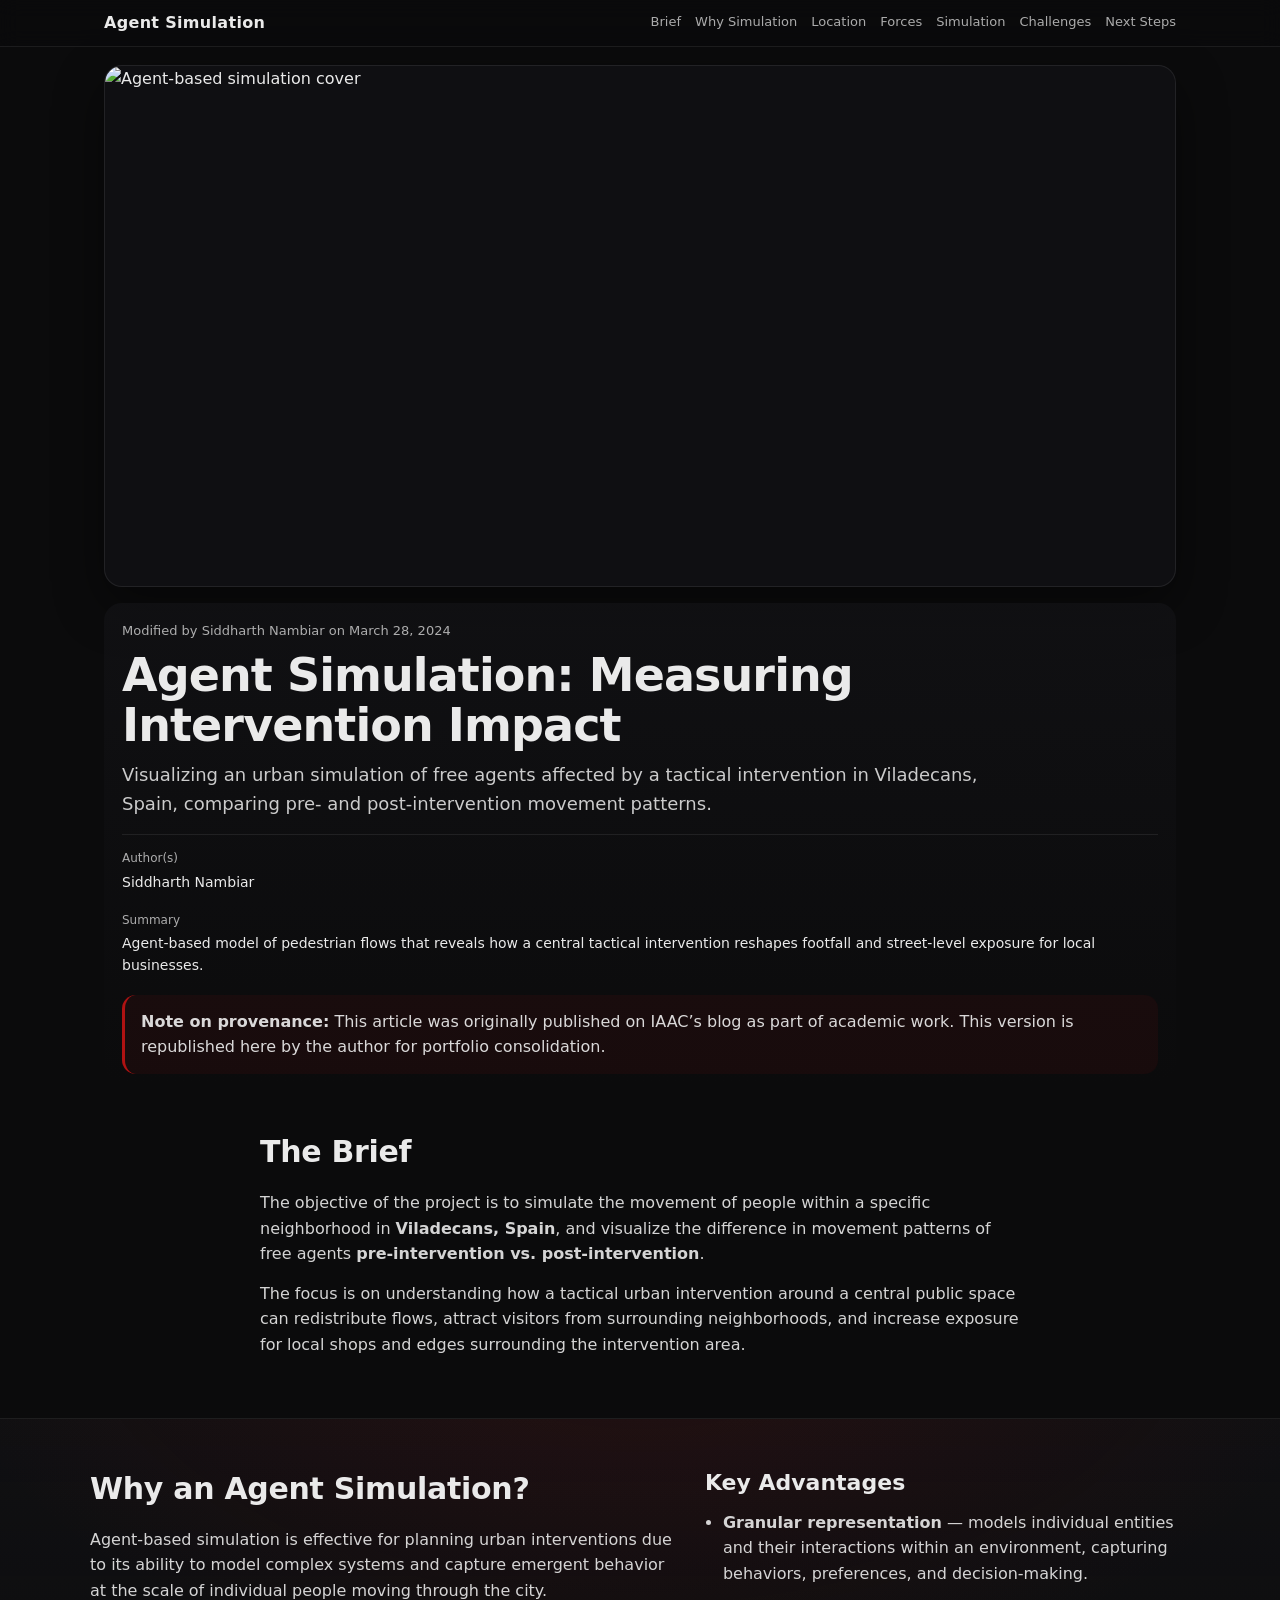
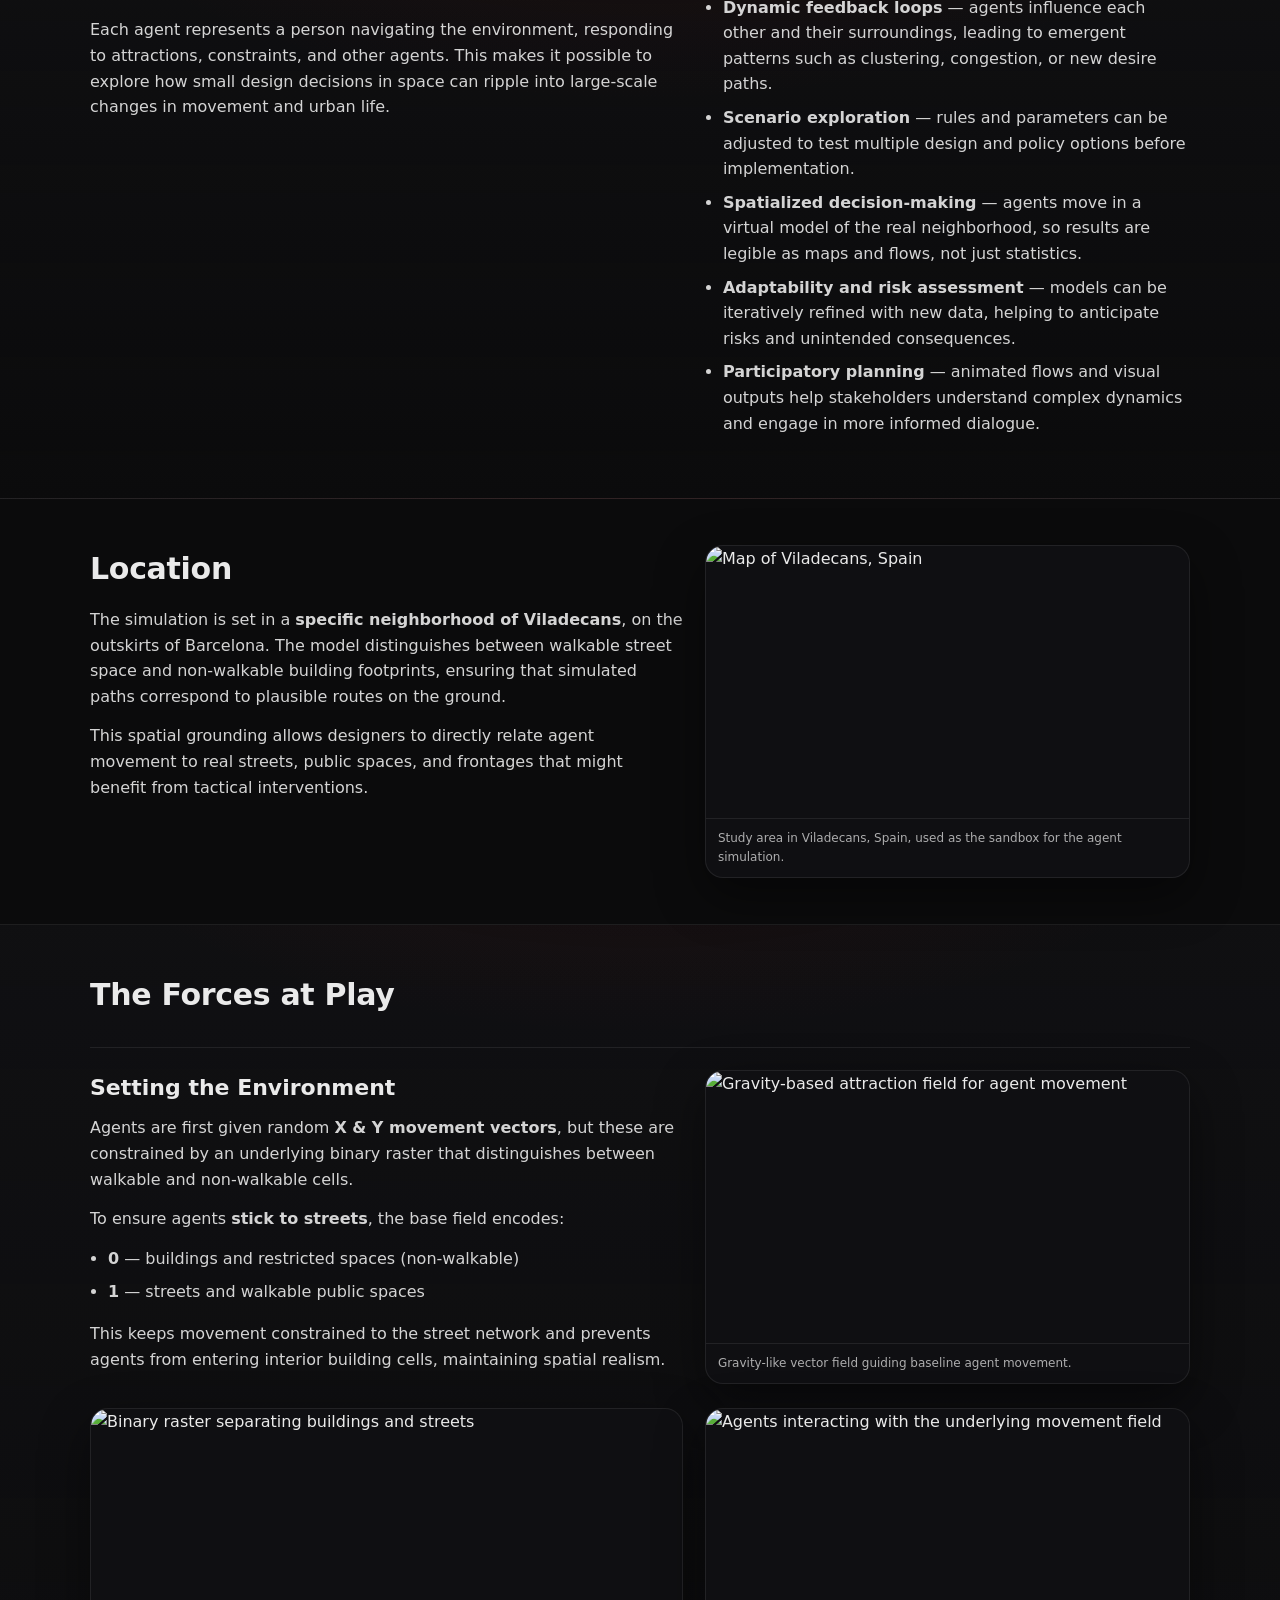
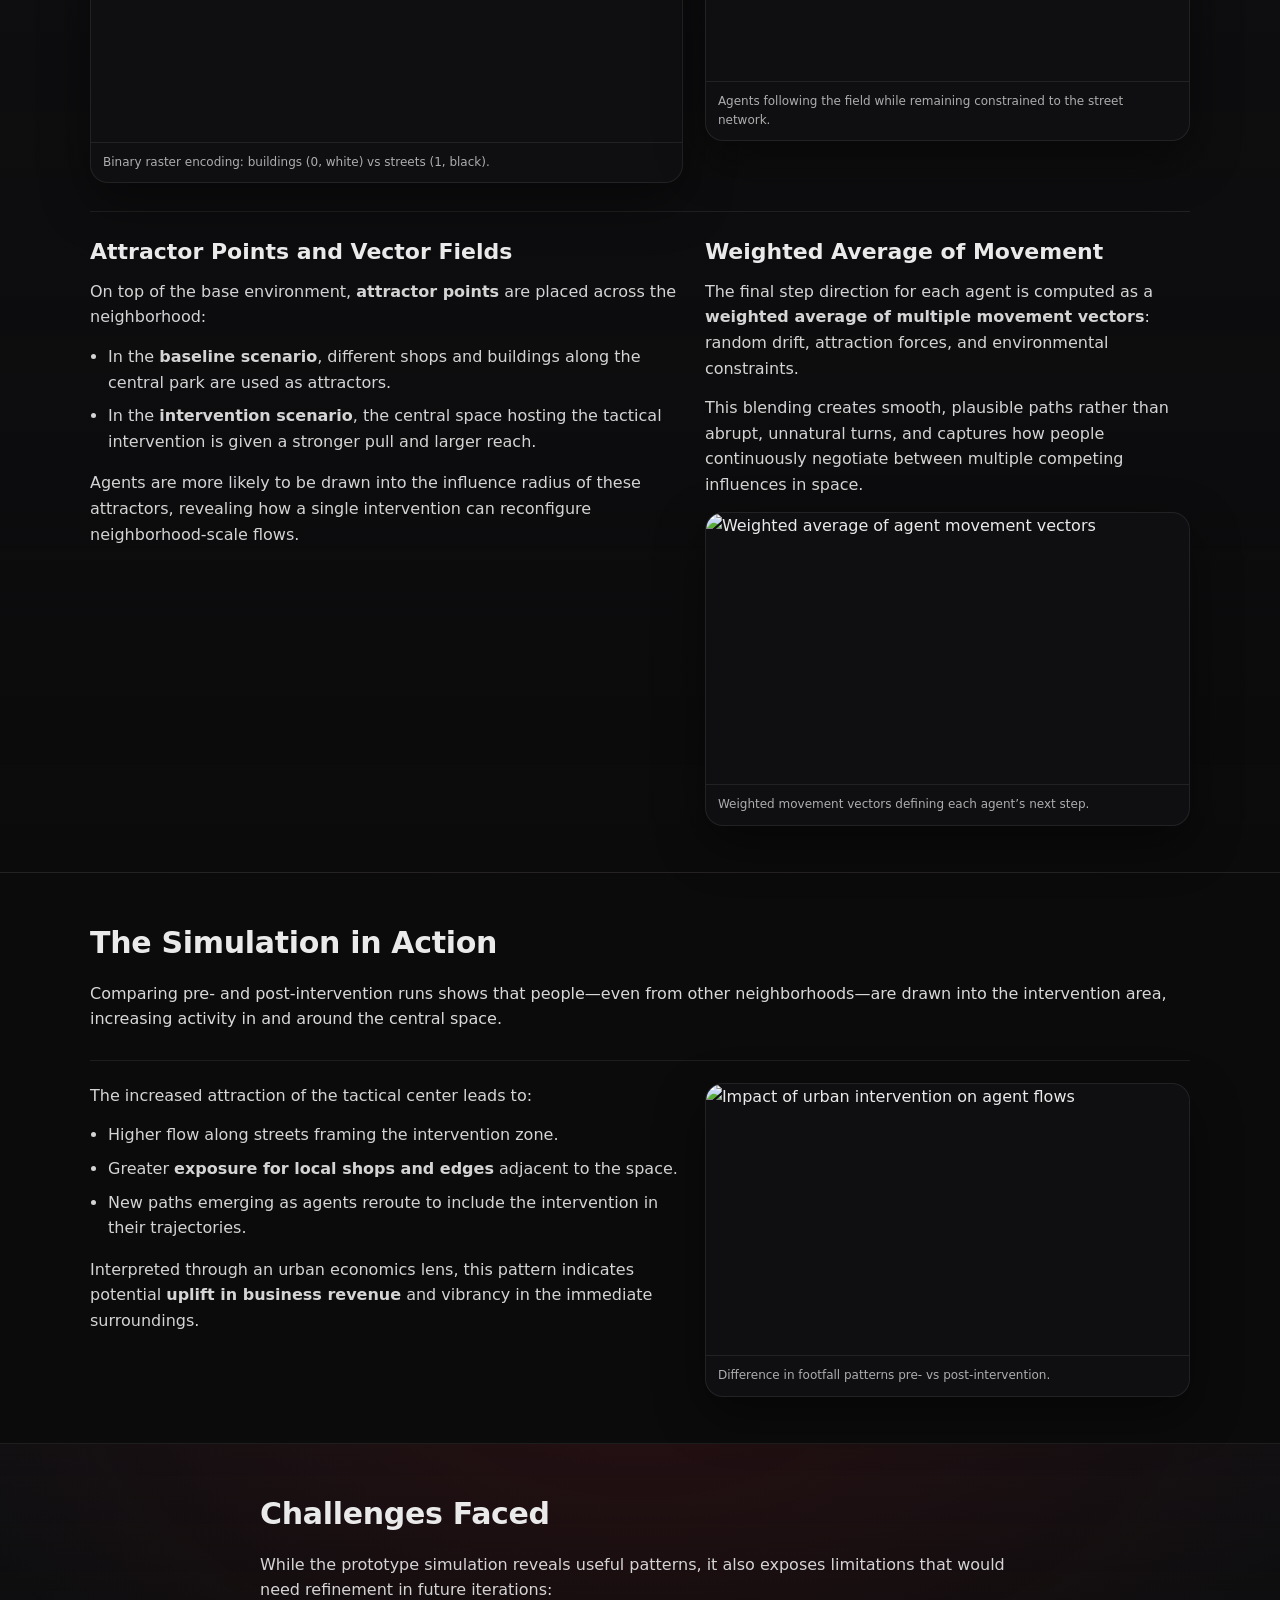
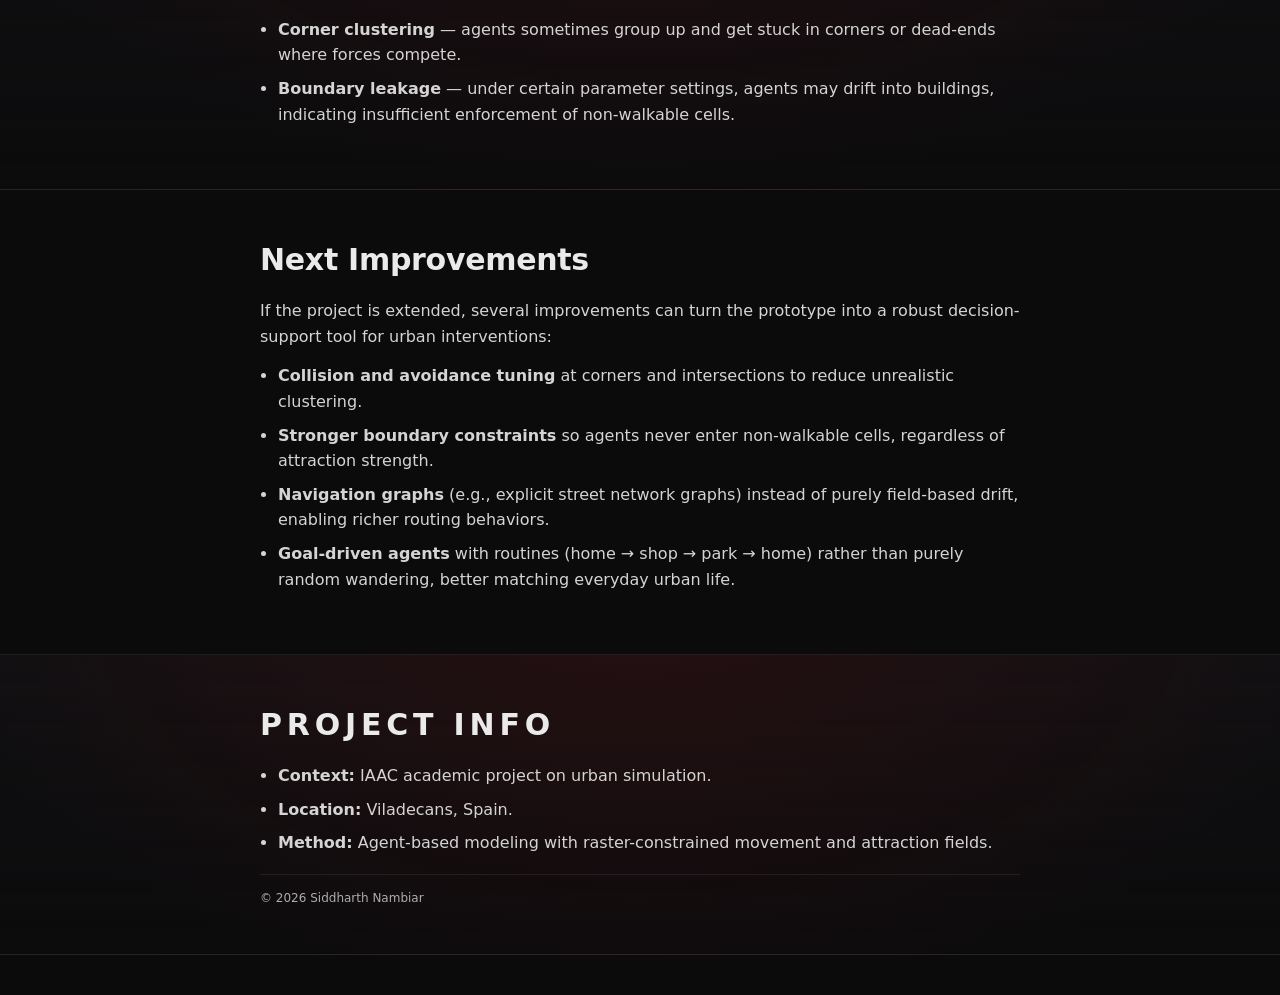
==== posts/agentsim/index.html @ 86c84820 "Add HTML layouts for Agent Simulation and Pollution to Pollination Made-with: Cursor" ====
<!doctype html>
<html lang="en">
<head>
  <meta charset="utf-8" />
  <meta name="viewport" content="width=device-width, initial-scale=1" />
  <title>Agent Simulation: Measuring Intervention Impact</title>
  <meta name="description" content="Agent-based simulation of pedestrian movement in Viladecans, Spain, comparing pre- and post-intervention scenarios for a tactical urban intervention." />
  <link rel="stylesheet" href="../networkflows/style.css" />
</head>

<body>
  <!-- Sticky top nav -->
  <header class="topbar">
    <div class="topbar__inner">
      <a class="brand" href="#top">Agent Simulation</a>
      <nav class="nav">
        <a href="#brief">Brief</a>
        <a href="#why-simulation">Why Simulation</a>
        <a href="#location">Location</a>
        <a href="#forces">Forces</a>
        <a href="#simulation">Simulation</a>
        <a href="#challenges">Challenges</a>
        <a href="#improvements">Next Steps</a>
      </nav>
    </div>
  </header>

  <main id="top" class="page">

    <!-- HERO -->
    <section class="hero">
      <div class="hero__bg">
        <img
          src="../assets/GIF_Rotate.gif"
          alt="Agent-based simulation cover"
          loading="eager"
        />
      </div>

      <div class="hero__content">
        <p class="kicker">Modified by Siddharth Nambiar on March 28, 2024</p>
        <h1>Agent Simulation: Measuring Intervention Impact</h1>
        <p class="subtitle">
          Visualizing an urban simulation of free agents affected by a tactical intervention in Viladecans, Spain, comparing pre- and post-intervention movement patterns.
        </p>

        <div class="meta">
          <div>
            <div class="meta__label">Author(s)</div>
            <div class="meta__value">Siddharth Nambiar</div>
          </div>
          <div>
            <div class="meta__label">Summary</div>
            <div class="meta__value">
              Agent-based model of pedestrian flows that reveals how a central tactical intervention reshapes footfall and street-level exposure for local businesses.
            </div>
          </div>
        </div>

        <div class="callout" style="margin-top:18px;">
          <p>
            <strong>Note on provenance:</strong>
            This article was originally published on IAAC’s blog as part of academic work. This version is republished here by the author for portfolio consolidation.
          </p>
        </div>
      </div>
    </section>

    <!-- BRIEF -->
    <section id="brief" class="section">
      <div class="container narrow">
        <h2>The Brief</h2>

        <p>
          The objective of the project is to simulate the movement of people within a specific neighborhood
          in <strong>Viladecans, Spain</strong>, and visualize the difference in movement patterns of free
          agents <strong>pre-intervention vs. post-intervention</strong>.
        </p>
        <p>
          The focus is on understanding how a tactical urban intervention around a central public space can
          redistribute flows, attract visitors from surrounding neighborhoods, and increase exposure for
          local shops and edges surrounding the intervention area.
        </p>
      </div>
    </section>

    <!-- WHY SIMULATION -->
    <section id="why-simulation" class="section section--alt">
      <div class="container">
        <div class="grid two">
          <div>
            <h2>Why an Agent Simulation?</h2>
            <p>
              Agent-based simulation is effective for planning urban interventions due to its ability to
              model complex systems and capture emergent behavior at the scale of individual people moving
              through the city.
            </p>
            <p>
              Each agent represents a person navigating the environment, responding to attractions,
              constraints, and other agents. This makes it possible to explore how small design decisions
              in space can ripple into large-scale changes in movement and urban life.
            </p>
          </div>

          <div>
            <h3>Key Advantages</h3>
            <ul class="bullets">
              <li>
                <strong>Granular representation</strong> — models individual entities and their interactions
                within an environment, capturing behaviors, preferences, and decision-making.
              </li>
              <li>
                <strong>Dynamic feedback loops</strong> — agents influence each other and their surroundings,
                leading to emergent patterns such as clustering, congestion, or new desire paths.
              </li>
              <li>
                <strong>Scenario exploration</strong> — rules and parameters can be adjusted to test multiple
                design and policy options before implementation.
              </li>
              <li>
                <strong>Spatialized decision-making</strong> — agents move in a virtual model of the real
                neighborhood, so results are legible as maps and flows, not just statistics.
              </li>
              <li>
                <strong>Adaptability and risk assessment</strong> — models can be iteratively refined with
                new data, helping to anticipate risks and unintended consequences.
              </li>
              <li>
                <strong>Participatory planning</strong> — animated flows and visual outputs help
                stakeholders understand complex dynamics and engage in more informed dialogue.
              </li>
            </ul>
          </div>
        </div>
      </div>
    </section>

    <!-- LOCATION -->
    <section id="location" class="section">
      <div class="container">
        <div class="grid two">
          <div>
            <h2>Location</h2>
            <p>
              The simulation is set in a <strong>specific neighborhood of Viladecans</strong>, on the
              outskirts of Barcelona. The model distinguishes between walkable street space and non-walkable
              building footprints, ensuring that simulated paths correspond to plausible routes on the ground.
            </p>
            <p>
              This spatial grounding allows designers to directly relate agent movement to real streets,
              public spaces, and frontages that might benefit from tactical interventions.
            </p>
          </div>

          <figure class="media">
            <img
              src="../assets/viladecans.png"
              alt="Map of Viladecans, Spain"
              loading="lazy"
            />
            <figcaption>Study area in Viladecans, Spain, used as the sandbox for the agent simulation.</figcaption>
          </figure>
        </div>
      </div>
    </section>

    <!-- FORCES AT PLAY -->
    <section id="forces" class="section section--alt">
      <div class="container">
        <h2>The Forces at Play</h2>

        <div class="block">
          <div class="grid two">
            <div>
              <h3>Setting the Environment</h3>
              <p>
                Agents are first given random <strong>X &amp; Y movement vectors</strong>, but these are
                constrained by an underlying binary raster that distinguishes between walkable and
                non-walkable cells.
              </p>
              <p>
                To ensure agents <strong>stick to streets</strong>, the base field encodes:
              </p>
              <ul class="bullets">
                <li><strong>0</strong> — buildings and restricted spaces (non-walkable)</li>
                <li><strong>1</strong> — streets and walkable public spaces</li>
              </ul>
              <p>
                This keeps movement constrained to the street network and prevents agents from entering
                interior building cells, maintaining spatial realism.
              </p>
            </div>

            <figure class="media">
              <img
                src="../assets/gravityGIF.gif"
                alt="Gravity-based attraction field for agent movement"
                loading="lazy"
              />
              <figcaption>Gravity-like vector field guiding baseline agent movement.</figcaption>
            </figure>
          </div>

          <div class="grid two" style="margin-top:22px;">
            <figure class="media">
              <img
                src="../assets/Blac&whiteCode.JPG"
                alt="Binary raster separating buildings and streets"
                loading="lazy"
              />
              <figcaption>Binary raster encoding: buildings (0, white) vs streets (1, black).</figcaption>
            </figure>

            <figure class="media">
              <img
                src="../assets/Agents&Field.JPG"
                alt="Agents interacting with the underlying movement field"
                loading="lazy"
              />
              <figcaption>Agents following the field while remaining constrained to the street network.</figcaption>
            </figure>
          </div>
        </div>

        <div class="block">
          <div class="grid two">
            <div>
              <h3>Attractor Points and Vector Fields</h3>
              <p>
                On top of the base environment, <strong>attractor points</strong> are placed across the
                neighborhood:
              </p>
              <ul class="bullets">
                <li>
                  In the <strong>baseline scenario</strong>, different shops and buildings along the
                  central park are used as attractors.
                </li>
                <li>
                  In the <strong>intervention scenario</strong>, the central space hosting the tactical
                  intervention is given a stronger pull and larger reach.
                </li>
              </ul>
              <p>
                Agents are more likely to be drawn into the influence radius of these attractors, revealing
                how a single intervention can reconfigure neighborhood-scale flows.
              </p>
            </div>

            <div>
              <h3>Weighted Average of Movement</h3>
              <p>
                The final step direction for each agent is computed as a
                <strong>weighted average of multiple movement vectors</strong>: random drift, attraction
                forces, and environmental constraints.
              </p>
              <p>
                This blending creates smooth, plausible paths rather than abrupt, unnatural turns, and
                captures how people continuously negotiate between multiple competing influences in space.
              </p>

              <figure class="media" style="margin-top:12px;">
                <img
                  src="../assets/WeightedAVG.JPG"
                  alt="Weighted average of agent movement vectors"
                  loading="lazy"
                />
                <figcaption>Weighted movement vectors defining each agent’s next step.</figcaption>
              </figure>
            </div>
          </div>
        </div>
      </div>
    </section>

    <!-- SIMULATION IN ACTION -->
    <section id="simulation" class="section">
      <div class="container">
        <h2>The Simulation in Action</h2>
        <p class="lead">
          Comparing pre- and post-intervention runs shows that people—even from other neighborhoods—are
          drawn into the intervention area, increasing activity in and around the central space.
        </p>

        <div class="block">
          <div class="grid two">
            <div>
              <p>
                The increased attraction of the tactical center leads to:
              </p>
              <ul class="bullets">
                <li>Higher flow along streets framing the intervention zone.</li>
                <li>Greater <strong>exposure for local shops and edges</strong> adjacent to the space.</li>
                <li>
                  New paths emerging as agents reroute to include the intervention in their trajectories.
                </li>
              </ul>
              <p>
                Interpreted through an urban economics lens, this pattern indicates potential
                <strong>uplift in business revenue</strong> and vibrancy in the immediate surroundings.
              </p>
            </div>

            <figure class="media">
              <img
                src="../assets/Impact_Intervention.gif"
                alt="Impact of urban intervention on agent flows"
                loading="lazy"
              />
              <figcaption>Difference in footfall patterns pre- vs post-intervention.</figcaption>
            </figure>
          </div>
        </div>
      </div>
    </section>

    <!-- CHALLENGES -->
    <section id="challenges" class="section section--alt">
      <div class="container narrow">
        <h2>Challenges Faced</h2>
        <p>
          While the prototype simulation reveals useful patterns, it also exposes limitations that would
          need refinement in future iterations:
        </p>
        <ul class="bullets">
          <li>
            <strong>Corner clustering</strong> — agents sometimes group up and get stuck in corners or
            dead-ends where forces compete.
          </li>
          <li>
            <strong>Boundary leakage</strong> — under certain parameter settings, agents may drift into
            buildings, indicating insufficient enforcement of non-walkable cells.
          </li>
        </ul>
      </div>
    </section>

    <!-- NEXT STEPS -->
    <section id="improvements" class="section">
      <div class="container narrow">
        <h2>Next Improvements</h2>
        <p>
          If the project is extended, several improvements can turn the prototype into a robust
          decision-support tool for urban interventions:
        </p>
        <ul class="bullets">
          <li>
            <strong>Collision and avoidance tuning</strong> at corners and intersections to reduce
            unrealistic clustering.
          </li>
          <li>
            <strong>Stronger boundary constraints</strong> so agents never enter non-walkable cells,
            regardless of attraction strength.
          </li>
          <li>
            <strong>Navigation graphs</strong> (e.g., explicit street network graphs) instead of purely
            field-based drift, enabling richer routing behaviors.
          </li>
          <li>
            <strong>Goal-driven agents</strong> with routines (home → shop → park → home) rather than
            purely random wandering, better matching everyday urban life.
          </li>
        </ul>
      </div>
    </section>

    <!-- SOURCES / FOOTER STYLE -->
    <section class="section section--alt">
      <div class="container narrow">
        <h2 class="caps">PROJECT INFO</h2>
        <ul class="bullets">
          <li><strong>Context:</strong> IAAC academic project on urban simulation.</li>
          <li><strong>Location:</strong> Viladecans, Spain.</li>
          <li><strong>Method:</strong> Agent-based modeling with raster-constrained movement and attraction fields.</li>
        </ul>

        <div class="footerline">
          <span>© <span id="year"></span> Siddharth Nambiar</span>
        </div>
      </div>
    </section>

  </main>

  <script>
    document.getElementById("year").textContent = new Date().getFullYear();
  </script>
</body>
</html>
---- posts/networkflows/style.css ----
:root{
  --bg: #0b0b0c;
  --ink: #eaeaea;
  --muted: rgba(234,234,234,.72);
  --card: #121215;
  --card2: #0f0f12;
  --line: rgba(255,255,255,.08);
  --accent: #b01212;

  --maxW: 1100px;
  --narrowW: 760px;
  --radius: 18px;
  --shadow: 0 18px 50px rgba(0,0,0,.45);

  --font: ui-sans-serif, system-ui, -apple-system, Segoe UI, Roboto, Helvetica, Arial, "Apple Color Emoji","Segoe UI Emoji";
}

*{ box-sizing: border-box; }
html, body{ height:100%; }
body{
  margin:0;
  background: var(--bg);
  color: var(--ink);
  font-family: var(--font);
  line-height: 1.6;
}

/* Topbar */
.topbar{
  position: sticky;
  top: 0;
  z-index: 50;
  background: rgba(11,11,12,.72);
  backdrop-filter: blur(10px);
  border-bottom: 1px solid var(--line);
}
.topbar__inner{
  max-width: var(--maxW);
  margin: 0 auto;
  padding: 10px 14px;
  display:flex;
  align-items:center;
  justify-content: space-between;
  gap: 16px;
}
.brand{
  color: var(--ink);
  text-decoration: none;
  font-weight: 700;
  letter-spacing: .02em;
  white-space: nowrap;
}
.nav{
  display:flex;
  gap: 14px;
  flex-wrap: wrap;
  justify-content: flex-end;
}
.nav a{
  color: var(--muted);
  text-decoration: none;
  font-size: 13px;
}
.nav a:hover{ color: var(--ink); }

/* Page */
.page{ padding-bottom: 40px; }

/* Hero */
.hero{
  max-width: var(--maxW);
  margin: 18px auto 0;
  padding: 0 14px;
}
.hero__bg{
  border-radius: var(--radius);
  overflow:hidden;
  box-shadow: var(--shadow);
  border: 1px solid var(--line);
  background: #0f0f12;
}
.hero__bg img{
  width:100%;
  height: clamp(260px, 42vw, 520px);
  object-fit: cover;
  display:block;
}
.hero__content{
  margin-top: 16px;
  padding: 18px 18px 8px;
  background: linear-gradient(180deg, rgba(18,18,21,.75), rgba(18,18,21,.0));
  border-radius: var(--radius);
}
.kicker{
  margin:0 0 10px;
  color: var(--muted);
  font-size: 13px;
}
.hero h1{
  margin: 0 0 10px;
  font-size: clamp(28px, 4vw, 46px);
  line-height: 1.08;
  letter-spacing: -0.02em;
}
.subtitle{
  margin: 0 0 16px;
  color: rgba(234,234,234,.86);
  font-size: clamp(15px, 1.6vw, 18px);
  max-width: 75ch;
}
.meta{
  display:flex;
  gap: 18px;
  flex-wrap: wrap;
  border-top: 1px solid var(--line);
  padding-top: 14px;
}
.meta__label{
  color: var(--muted);
  font-size: 12px;
  margin-bottom: 2px;
}
.meta__value{
  font-size: 14px;
}

/* Sections */
.section{
  padding: 46px 14px;
}
.section--alt{
  background: radial-gradient(1200px 700px at 50% -20%, rgba(176,18,18,.14), transparent 60%),
              linear-gradient(180deg, rgba(18,18,21,.65), rgba(18,18,21,.0));
  border-top: 1px solid var(--line);
  border-bottom: 1px solid var(--line);
}
.container{
  max-width: var(--maxW);
  margin: 0 auto;
}
.container.narrow{
  max-width: var(--narrowW);
}

h2{
  margin: 0 0 14px;
  font-size: clamp(22px, 2.4vw, 30px);
  letter-spacing: -0.01em;
}
h3{
  margin: 0 0 10px;
  font-size: clamp(18px, 1.9vw, 22px);
}
p{ margin: 0 0 14px; color: rgba(234,234,234,.90); }

.lead{
  color: rgba(234,234,234,.92);
  font-size: 16px;
}

.caps{
  letter-spacing: .16em;
  text-transform: uppercase;
}

/* Blocks */
.block{
  margin-top: 28px;
  padding-top: 22px;
  border-top: 1px solid var(--line);
}

/* Grid */
.grid{
  display:grid;
  gap: 22px;
  align-items: start;
}
.grid.two{
  grid-template-columns: 1.1fr .9fr;
}
@media (max-width: 860px){
  .grid.two{ grid-template-columns: 1fr; }
}

/* Media */
.media{
  margin: 0;
  background: var(--card2);
  border: 1px solid var(--line);
  border-radius: var(--radius);
  overflow: hidden;
  box-shadow: var(--shadow);
}
.media img{
  display:block;
  width:100%;
  height:auto;
}
.media.full{
  margin-top: 14px;
}
figcaption{
  padding: 10px 12px;
  color: var(--muted);
  font-size: 12px;
  border-top: 1px solid var(--line);
}

/* Lists */
.bullets{
  margin: 0 0 16px;
  padding-left: 18px;
}
.bullets li{
  margin: 8px 0;
  color: rgba(234,234,234,.90);
}
.numbered{ padding-left: 20px; }

/* Callout */
.callout{
  margin: 18px 0 0;
  padding: 14px 16px;
  border-left: 3px solid var(--accent);
  background: rgba(176,18,18,.08);
  border-radius: 14px;
}
.callout p{ margin: 0; color: rgba(234,234,234,.92); }

/* Tags */
.tagrow{
  display:flex;
  flex-wrap: wrap;
  gap: 8px;
  margin-top: 10px;
}
.tag{
  font-size: 12px;
  color: rgba(234,234,234,.88);
  padding: 6px 10px;
  border: 1px solid var(--line);
  background: rgba(255,255,255,.03);
  border-radius: 999px;
}

/* Links */
a{ color: rgba(234,234,234,.92); }
a:hover{ color: #fff; }

/* Footer */
.footerline{
  margin-top: 18px;
  padding-top: 14px;
  border-top: 1px solid var(--line);
  color: var(--muted);
  font-size: 12px;
}

/* Force equal-size media cards in side-by-side grids (caption-safe) */
.grid.two .media {
  display: flex;
  flex-direction: column;
}

.grid.two .media img {
  width: 100%;
  aspect-ratio: 16 / 9;  /* same height for both images */
  object-fit: cover;      /* crop to fill consistently */
  display: block;
}

/* Keep caption consistent */
.grid.two .media figcaption {
  margin-top: auto;
}
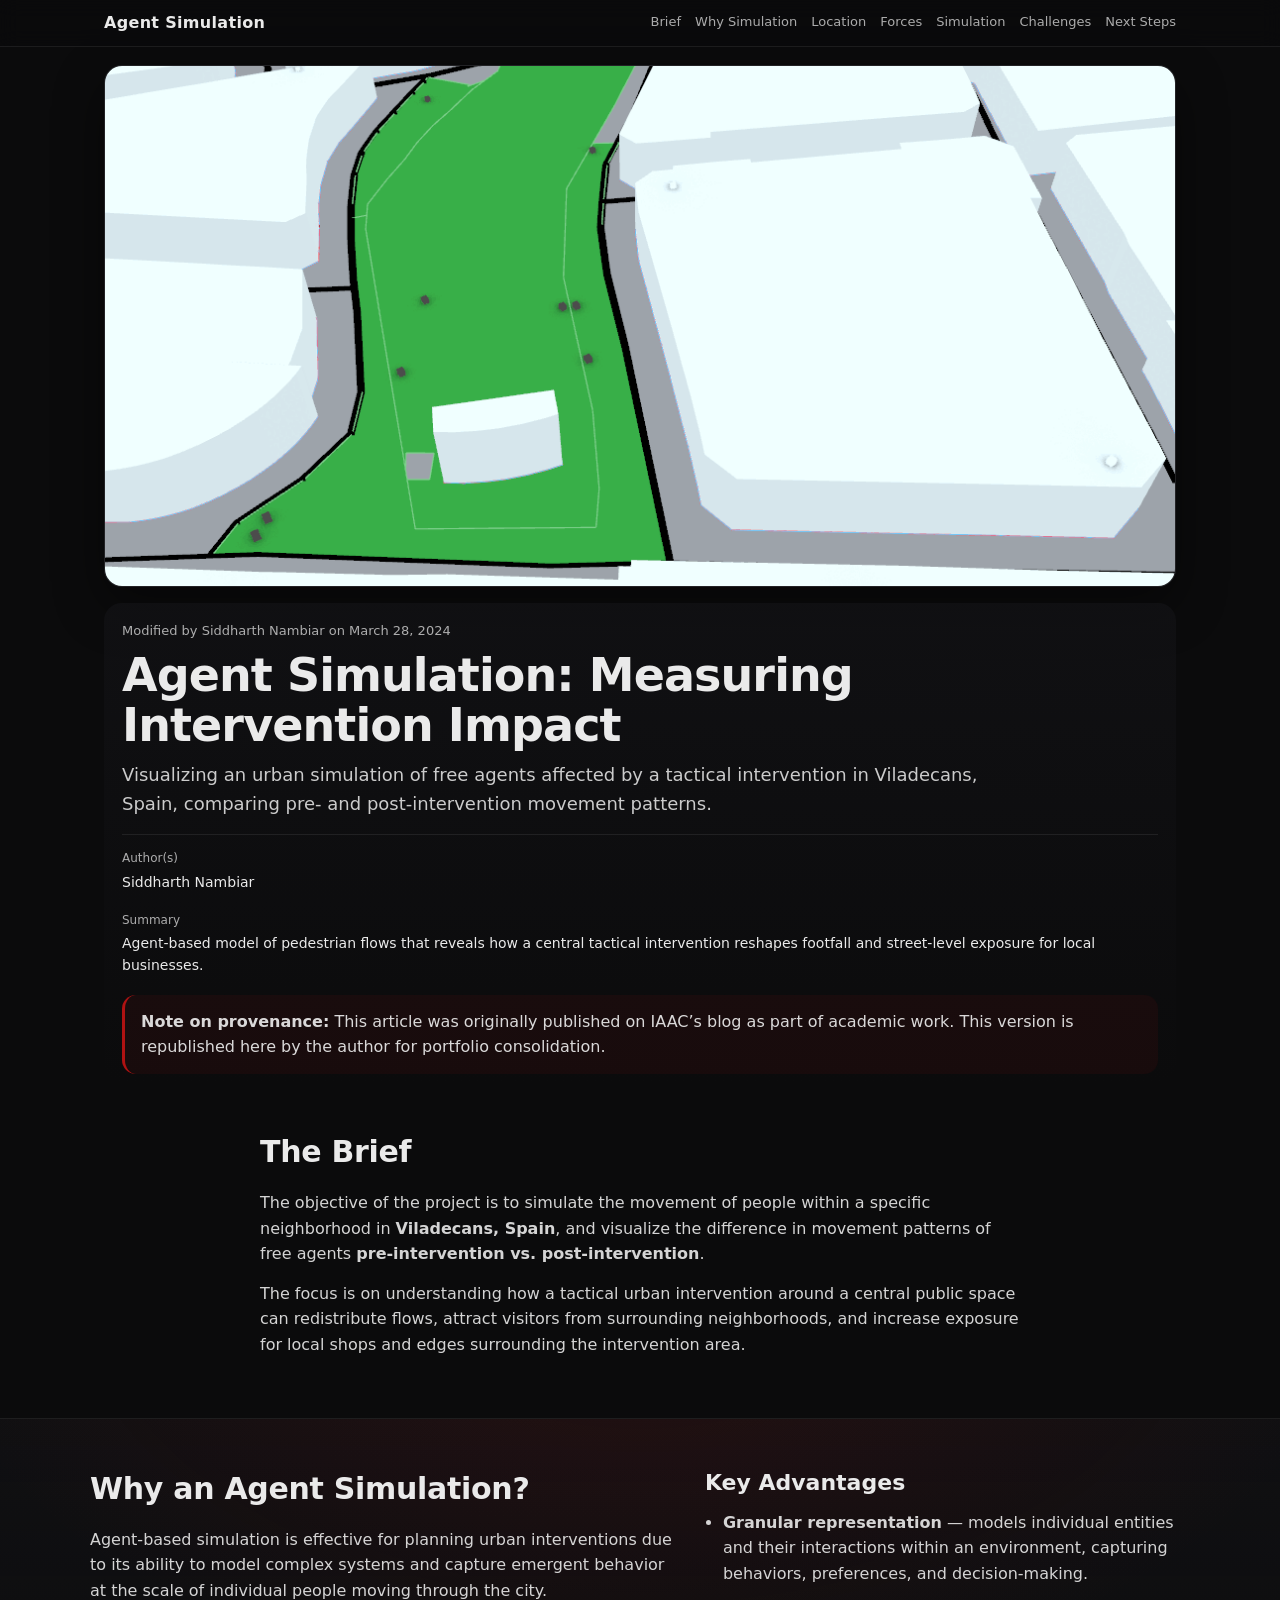
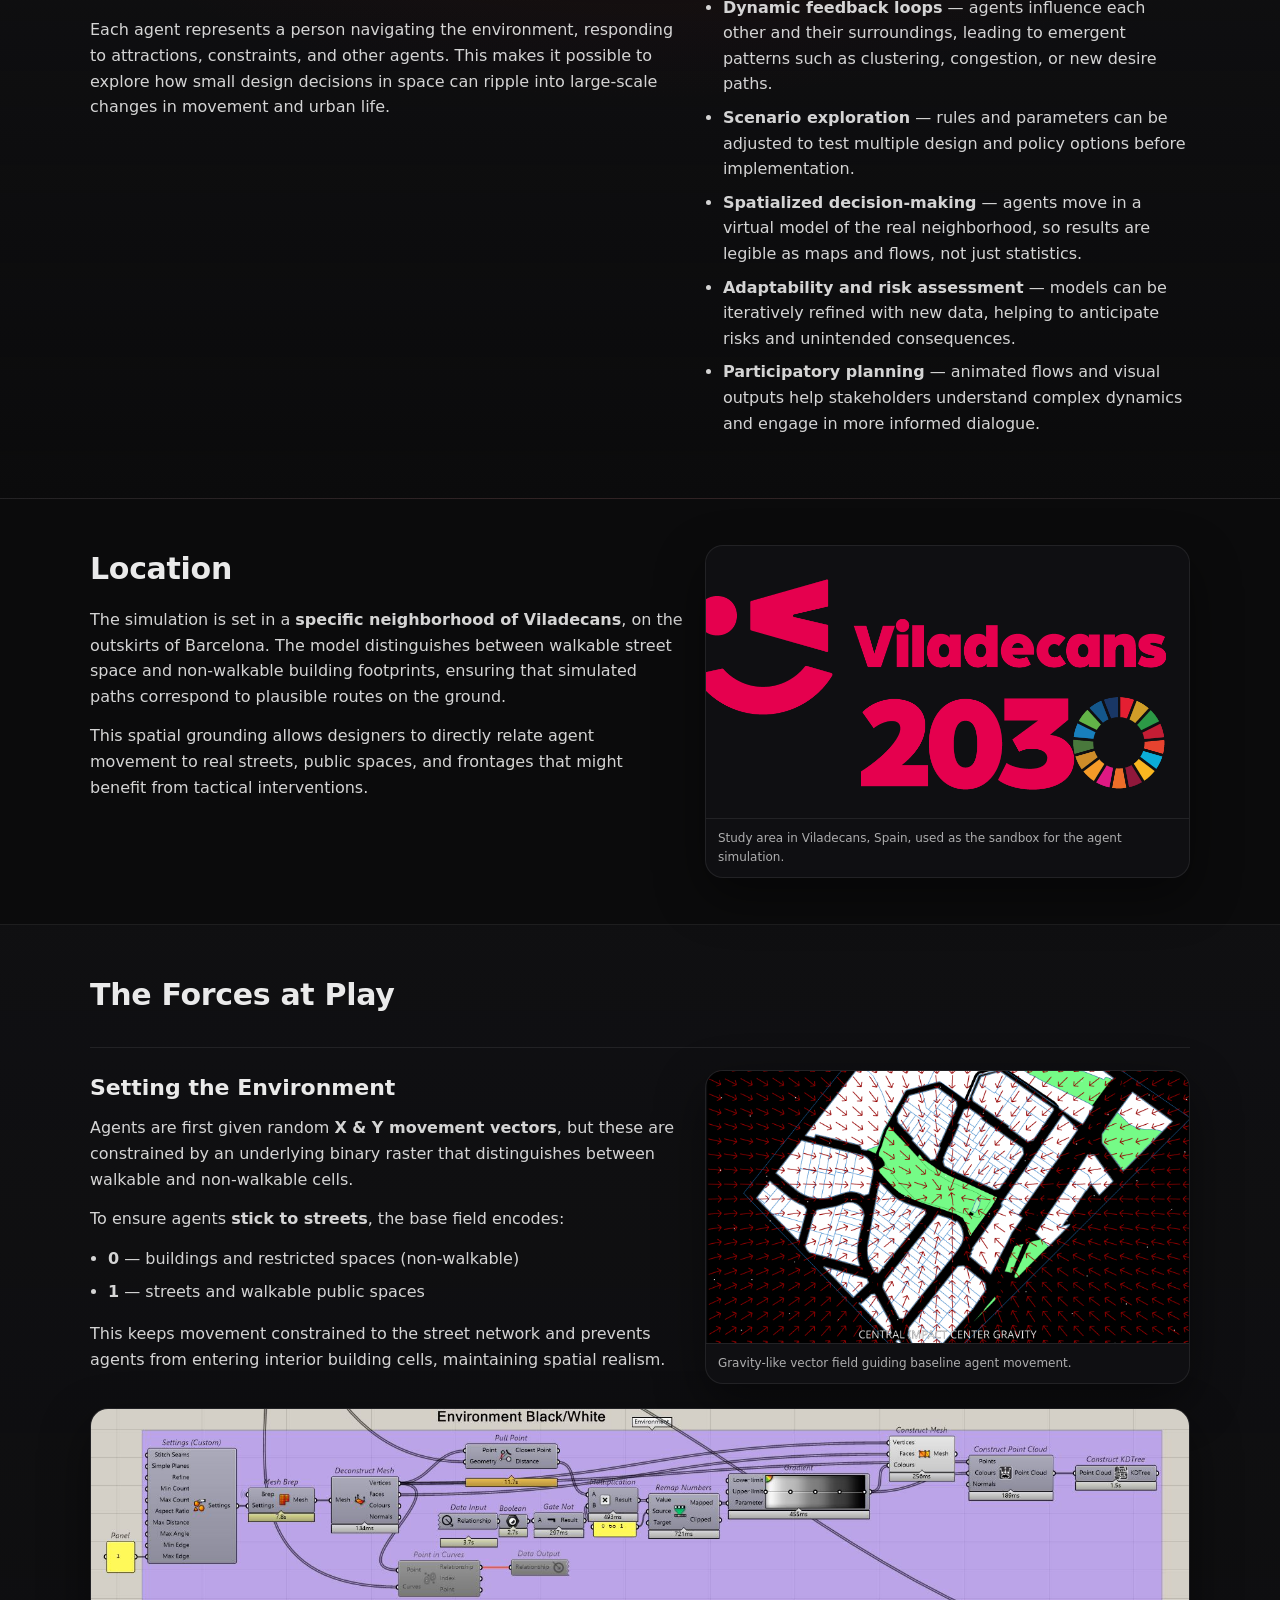
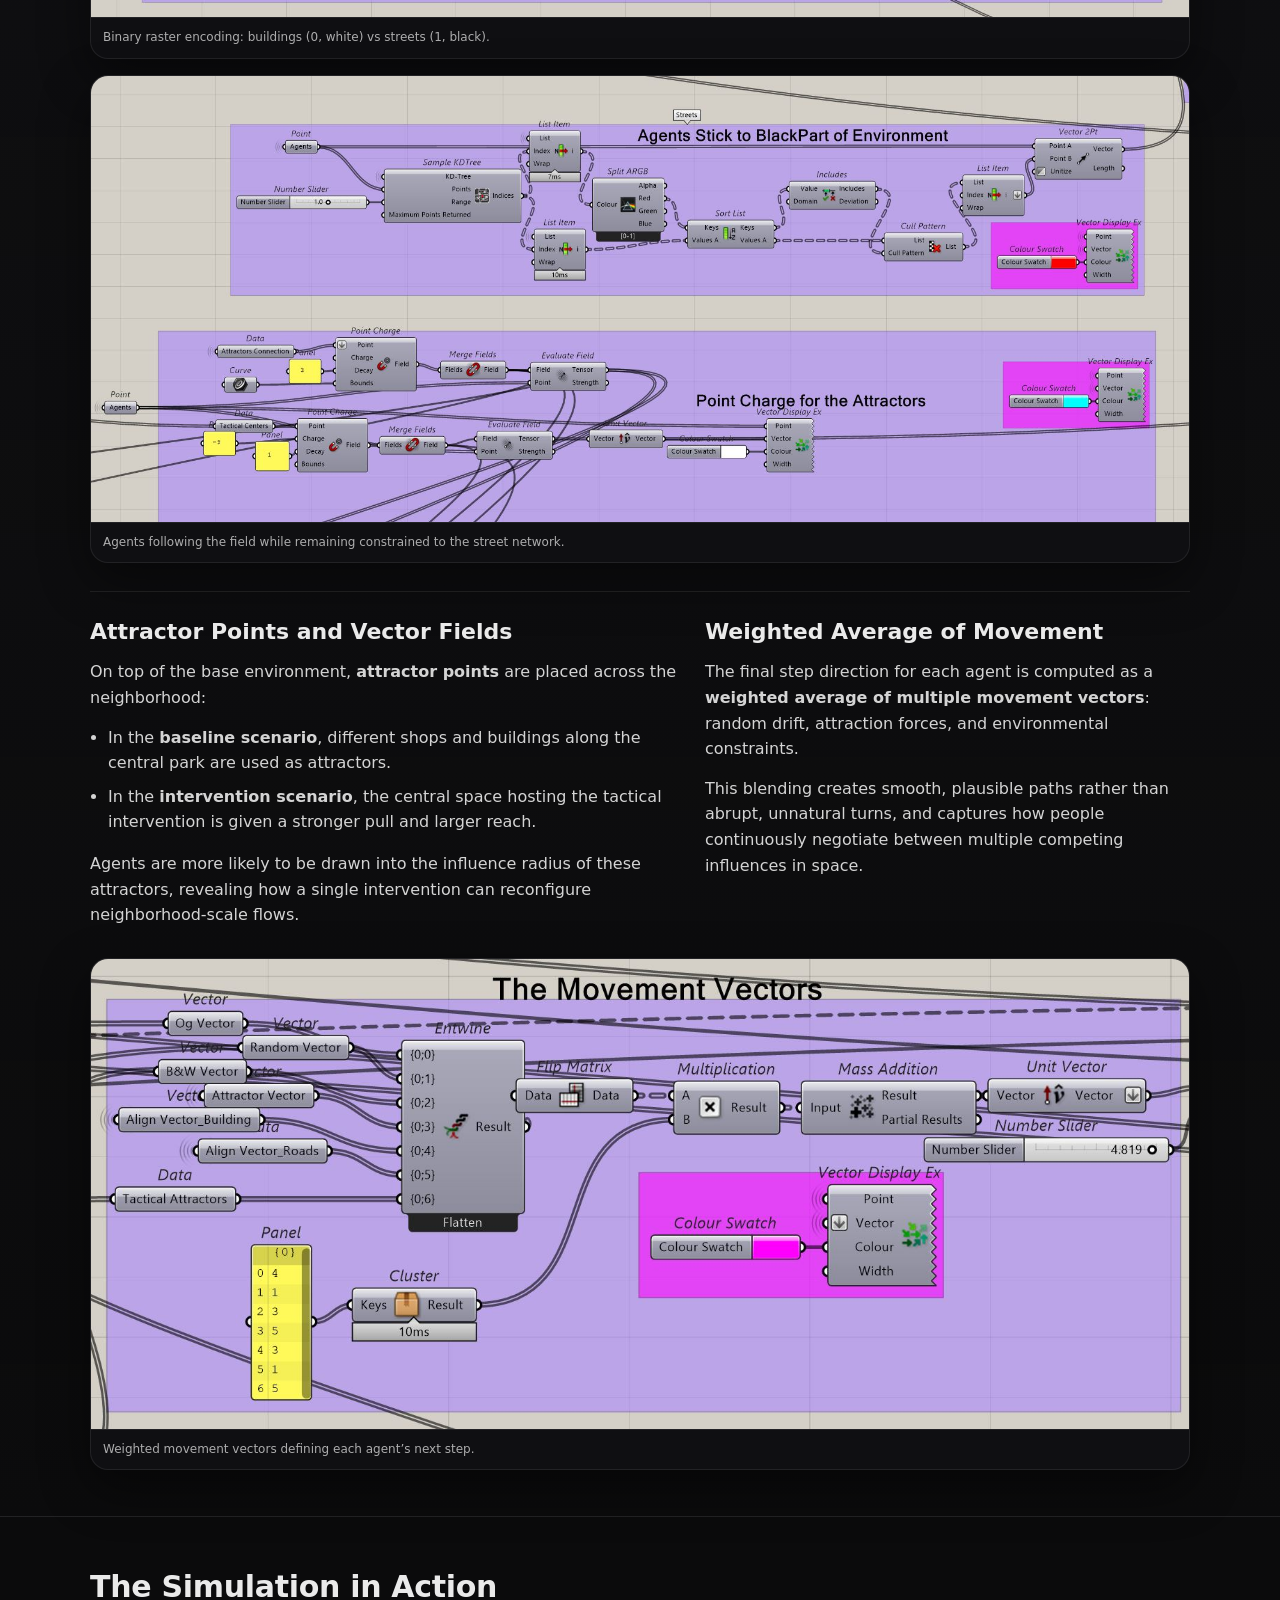
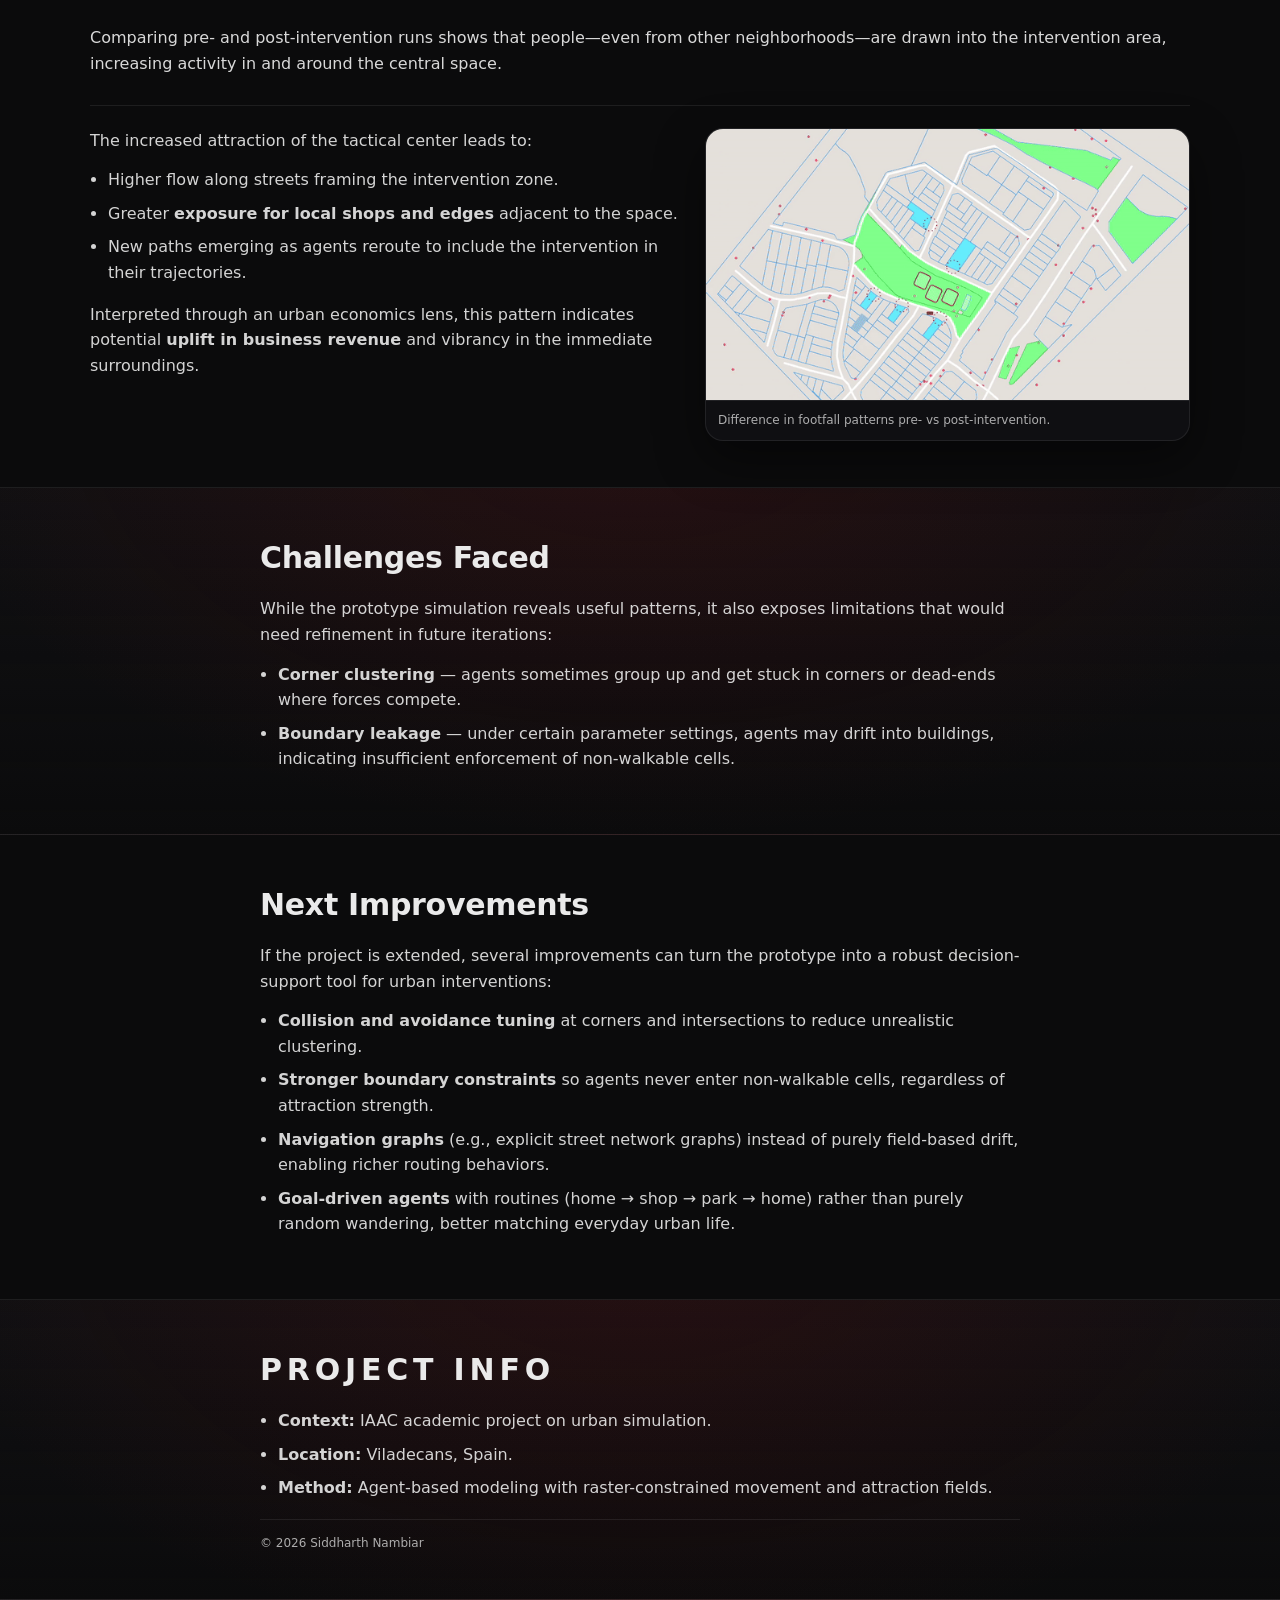
==== commit 543d256d: "Adjust agentsim figures to full-width stack Made-with: Cursor" ====
--- a/posts/agentsim/index.html
+++ b/posts/agentsim/index.html
@@ -201,25 +201,23 @@
             </figure>
           </div>
 
-          <div class="grid two" style="margin-top:22px;">
-            <figure class="media">
-              <img
-                src="../assets/Blac&whiteCode.JPG"
-                alt="Binary raster separating buildings and streets"
-                loading="lazy"
-              />
-              <figcaption>Binary raster encoding: buildings (0, white) vs streets (1, black).</figcaption>
-            </figure>
-
-            <figure class="media">
-              <img
-                src="../assets/Agents&Field.JPG"
-                alt="Agents interacting with the underlying movement field"
-                loading="lazy"
-              />
-              <figcaption>Agents following the field while remaining constrained to the street network.</figcaption>
-            </figure>
-          </div>
+          <figure class="media full" style="margin-top:22px;">
+            <img
+              src="../assets/Blac&whiteCode.JPG"
+              alt="Binary raster separating buildings and streets"
+              loading="lazy"
+            />
+            <figcaption>Binary raster encoding: buildings (0, white) vs streets (1, black).</figcaption>
+          </figure>
+
+          <figure class="media full" style="margin-top:16px;">
+            <img
+              src="../assets/Agents&Field.JPG"
+              alt="Agents interacting with the underlying movement field"
+              loading="lazy"
+            />
+            <figcaption>Agents following the field while remaining constrained to the street network.</figcaption>
+          </figure>
         </div>
 
         <div class="block">
@@ -257,17 +255,17 @@
                 This blending creates smooth, plausible paths rather than abrupt, unnatural turns, and
                 captures how people continuously negotiate between multiple competing influences in space.
               </p>
-
-              <figure class="media" style="margin-top:12px;">
-                <img
-                  src="../assets/WeightedAVG.JPG"
-                  alt="Weighted average of agent movement vectors"
-                  loading="lazy"
-                />
-                <figcaption>Weighted movement vectors defining each agent’s next step.</figcaption>
-              </figure>
-            </div>
-          </div>
+            </div>
+          </div>
+
+          <figure class="media full" style="margin-top:16px;">
+            <img
+              src="../assets/WeightedAVG.JPG"
+              alt="Weighted average of agent movement vectors"
+              loading="lazy"
+            />
+            <figcaption>Weighted movement vectors defining each agent’s next step.</figcaption>
+          </figure>
         </div>
       </div>
     </section>
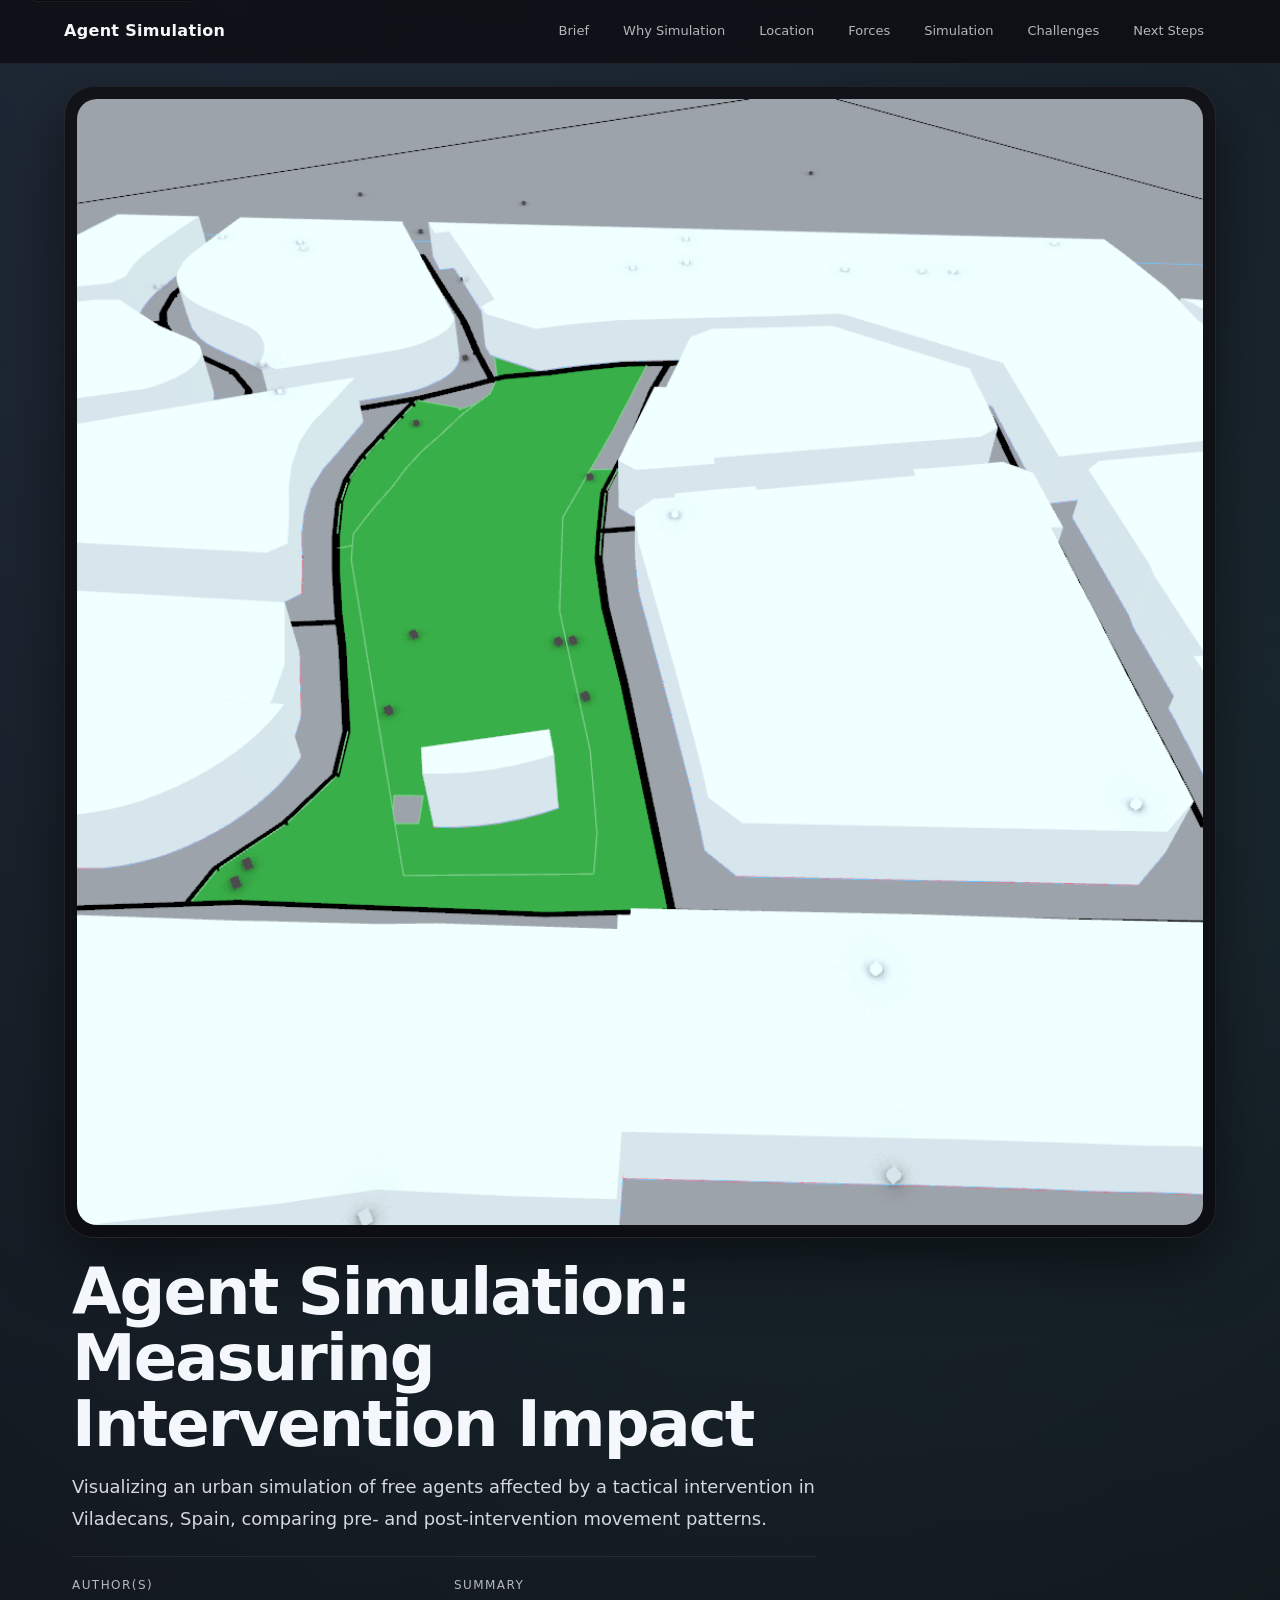
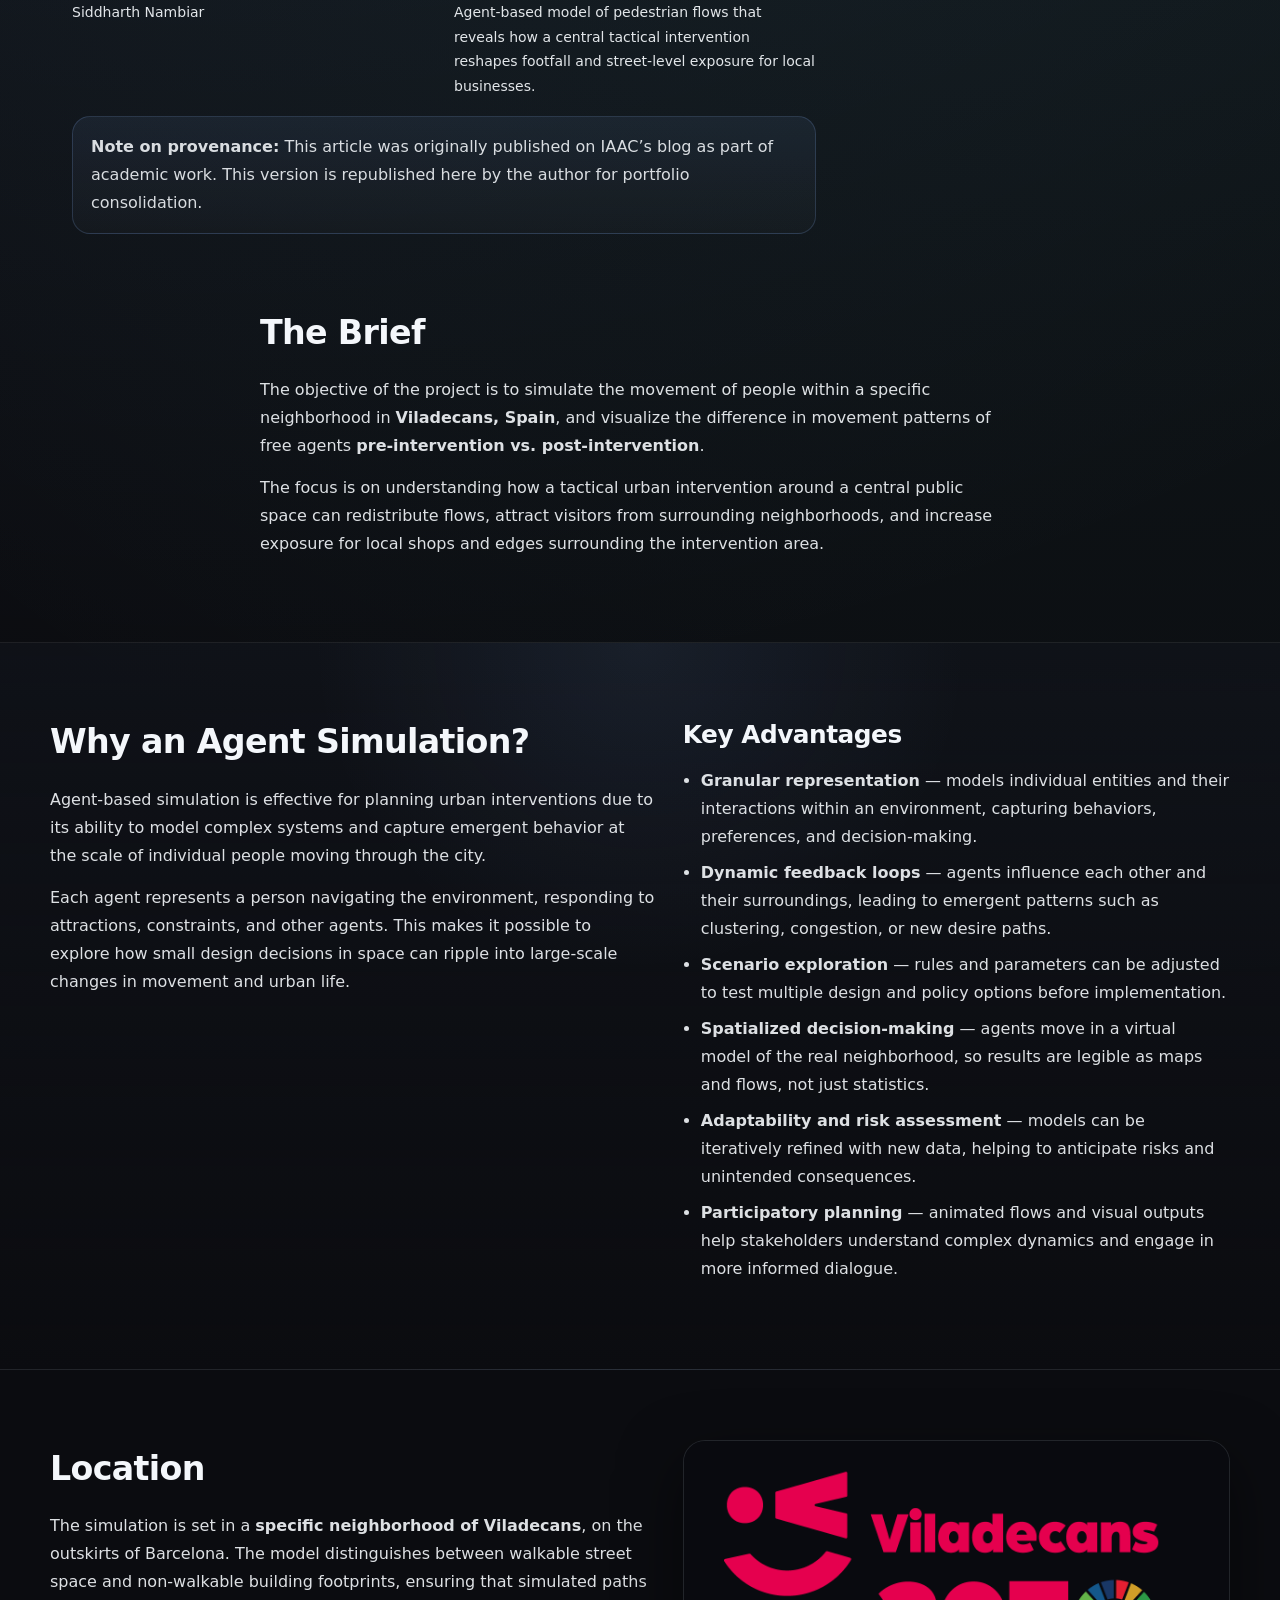
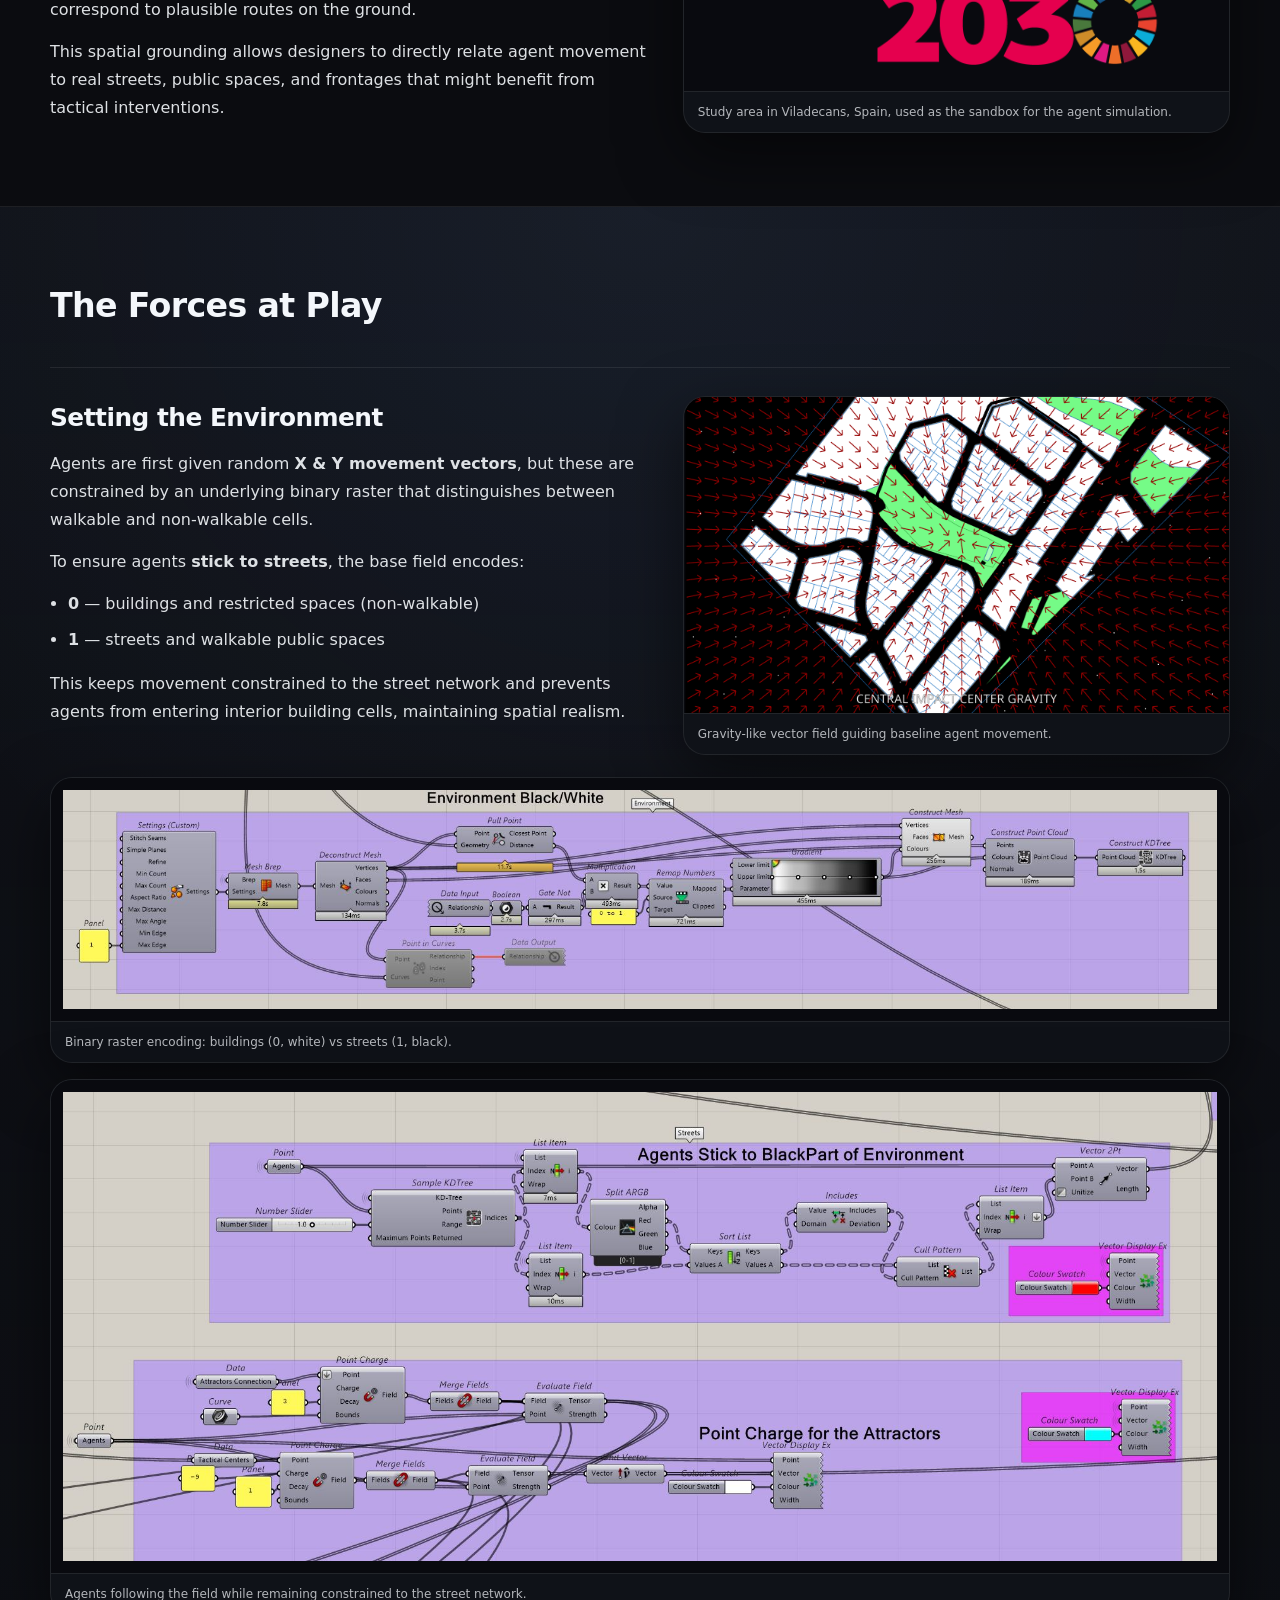
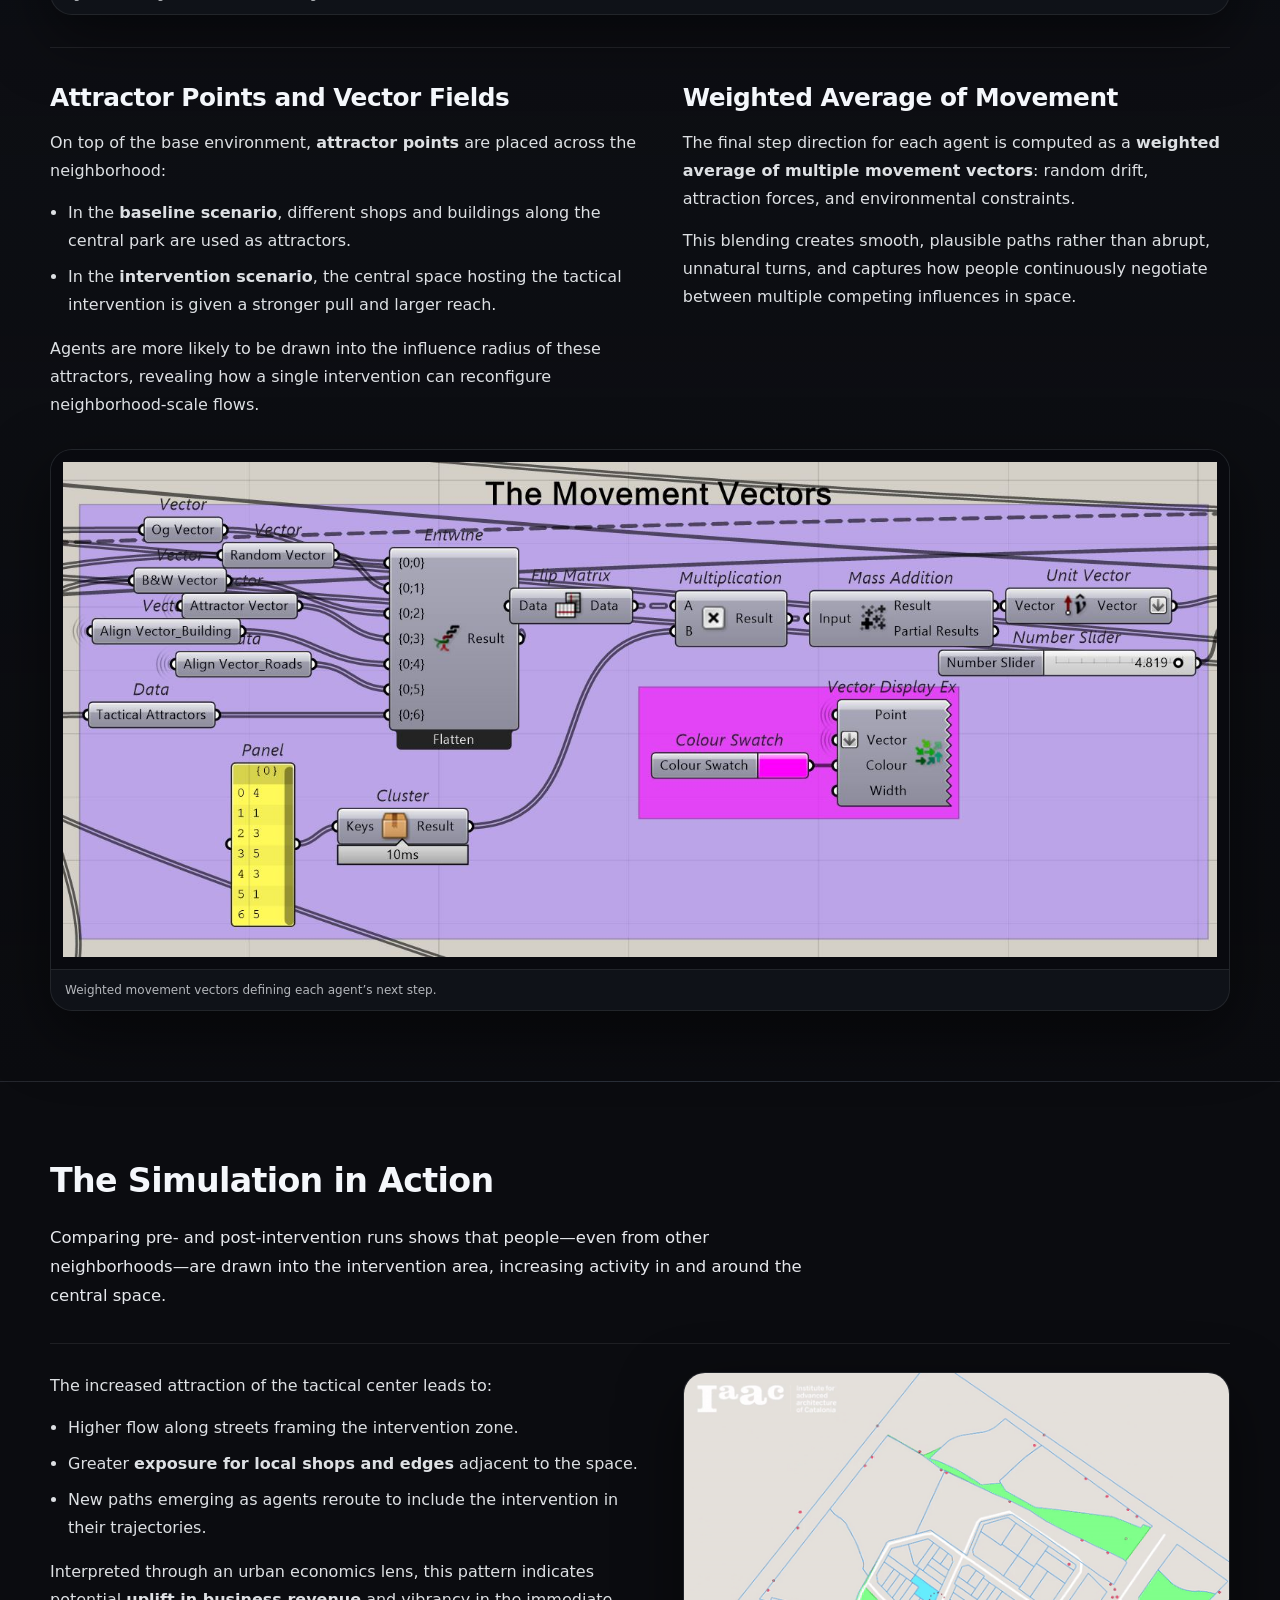
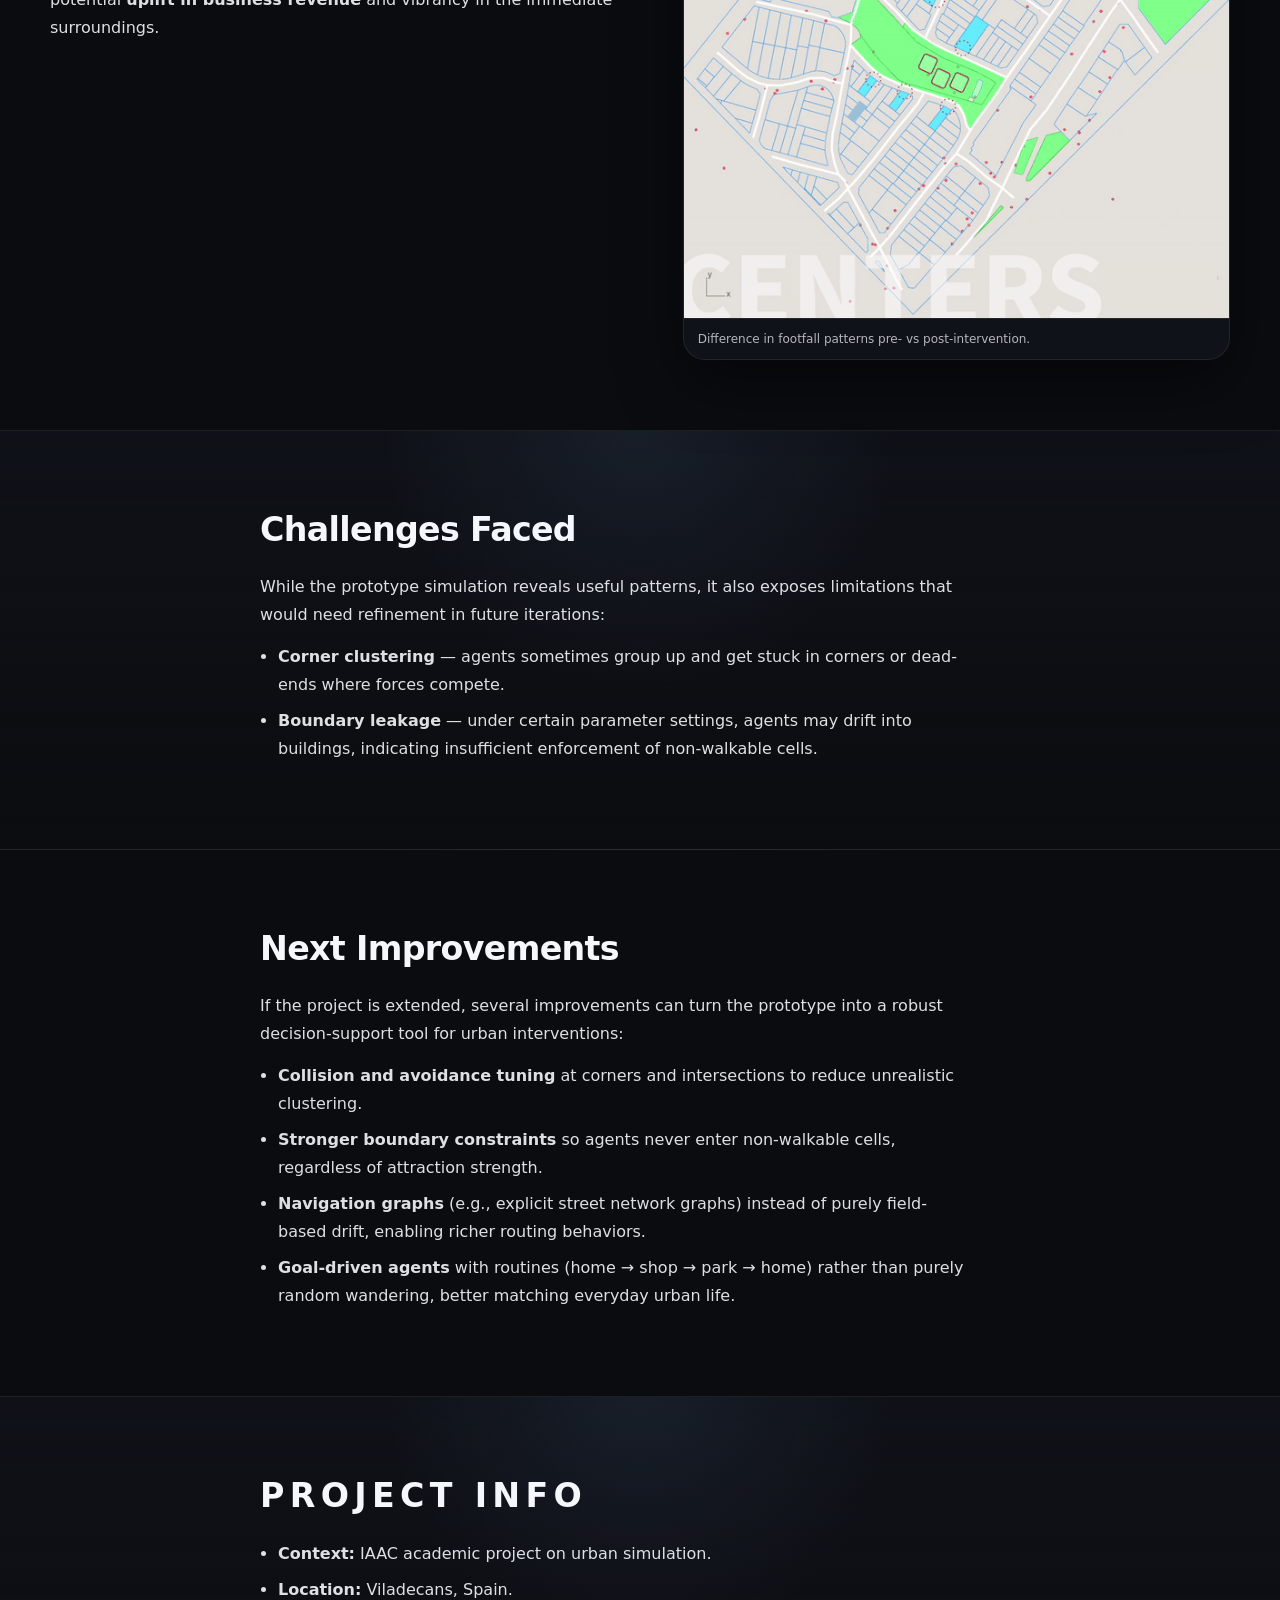
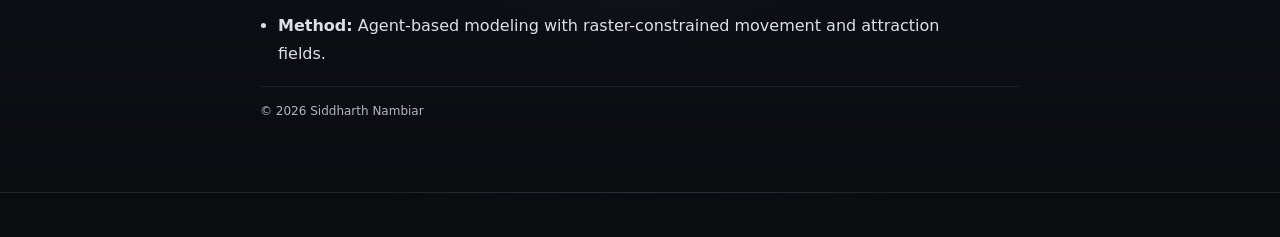
==== commit e14a3f89: "Restore original GIF_Rotate.gif hero image and remove modified date from agentsim" ====
--- a/posts/agentsim/index.html
+++ b/posts/agentsim/index.html
@@ -2,13 +2,16 @@
 <html lang="en">
 <head>
   <meta charset="utf-8" />
+  <base href="/posts/agentsim/" />
   <meta name="viewport" content="width=device-width, initial-scale=1" />
+  <meta name="theme-color" content="#0b0c10" />
   <title>Agent Simulation: Measuring Intervention Impact</title>
   <meta name="description" content="Agent-based simulation of pedestrian movement in Viladecans, Spain, comparing pre- and post-intervention scenarios for a tactical urban intervention." />
-  <link rel="stylesheet" href="../networkflows/style.css" />
+  <link rel="stylesheet" href="style.css" />
 </head>
 
 <body>
+  <a class="skip-link" href="#brief">Skip to main content</a>
   <!-- Sticky top nav -->
   <header class="topbar">
     <div class="topbar__inner">
@@ -33,12 +36,12 @@
         <img
           src="../assets/GIF_Rotate.gif"
           alt="Agent-based simulation cover"
+          fetchpriority="high"
           loading="eager"
         />
       </div>
 
       <div class="hero__content">
-        <p class="kicker">Modified by Siddharth Nambiar on March 28, 2024</p>
         <h1>Agent Simulation: Measuring Intervention Impact</h1>
         <p class="subtitle">
           Visualizing an urban simulation of free agents affected by a tactical intervention in Viladecans, Spain, comparing pre- and post-intervention movement patterns.
@@ -156,6 +159,8 @@
             <img
               src="../assets/viladecans.png"
               alt="Map of Viladecans, Spain"
+              width="1172"
+              height="538"
               loading="lazy"
             />
             <figcaption>Study area in Viladecans, Spain, used as the sandbox for the agent simulation.</figcaption>
@@ -195,6 +200,8 @@
               <img
                 src="../assets/gravityGIF.gif"
                 alt="Gravity-based attraction field for agent movement"
+                width="1430"
+                height="828"
                 loading="lazy"
               />
               <figcaption>Gravity-like vector field guiding baseline agent movement.</figcaption>
@@ -205,6 +212,8 @@
             <img
               src="../assets/Blac&whiteCode.JPG"
               alt="Binary raster separating buildings and streets"
+              width="1756"
+              height="333"
               loading="lazy"
             />
             <figcaption>Binary raster encoding: buildings (0, white) vs streets (1, black).</figcaption>
@@ -214,6 +223,8 @@
             <img
               src="../assets/Agents&Field.JPG"
               alt="Agents interacting with the underlying movement field"
+              width="1827"
+              height="743"
               loading="lazy"
             />
             <figcaption>Agents following the field while remaining constrained to the street network.</figcaption>
@@ -262,6 +273,8 @@
             <img
               src="../assets/WeightedAVG.JPG"
               alt="Weighted average of agent movement vectors"
+              width="1578"
+              height="676"
               loading="lazy"
             />
             <figcaption>Weighted movement vectors defining each agent’s next step.</figcaption>
@@ -302,6 +315,8 @@
               <img
                 src="../assets/Impact_Intervention.gif"
                 alt="Impact of urban intervention on agent flows"
+                width="600"
+                height="600"
                 loading="lazy"
               />
               <figcaption>Difference in footfall patterns pre- vs post-intervention.</figcaption>
@@ -384,4 +399,3 @@
   </script>
 </body>
 </html>
-
--- a/posts/agentsim/style.css
+++ b/posts/agentsim/style.css
@@ -0,0 +1,387 @@
+:root {
+  --bg: #0b0c10;
+  --bg-alt: #10131a;
+  --surface: #131722;
+  --surface-2: #0f1218;
+  --line: rgba(255, 255, 255, 0.08);
+  --ink: #f4f7fb;
+  --muted: rgba(244, 247, 251, 0.72);
+  --accent: #8ab4ff;
+  --accent-2: #5eead4;
+  --shadow: 0 22px 62px rgba(0, 0, 0, 0.5);
+  --maxW: 1180px;
+  --narrowW: 760px;
+  --radius: 24px;
+  --font: ui-sans-serif, system-ui, -apple-system, Segoe UI, Roboto, Helvetica, Arial, "Apple Color Emoji", "Segoe UI Emoji";
+}
+
+* {
+  box-sizing: border-box;
+}
+
+html {
+  scroll-behavior: smooth;
+  color-scheme: dark;
+}
+
+body {
+  margin: 0;
+  background:
+    radial-gradient(circle at 18% 0%, rgba(138, 180, 255, 0.15), transparent 28%),
+    radial-gradient(circle at 86% 10%, rgba(94, 234, 212, 0.08), transparent 24%),
+    var(--bg);
+  color: var(--ink);
+  font-family: var(--font);
+  line-height: 1.75;
+  overflow-x: hidden;
+}
+
+img {
+  display: block;
+  max-width: 100%;
+}
+
+a {
+  color: inherit;
+  text-decoration: none;
+}
+
+a:hover {
+  color: #fff;
+}
+
+a:focus-visible {
+  outline: 2px solid var(--accent);
+  outline-offset: 3px;
+}
+
+.skip-link {
+  position: absolute;
+  top: -48px;
+  left: 14px;
+  z-index: 100;
+  padding: 10px 14px;
+  border: 1px solid var(--line);
+  border-radius: 999px;
+  background: rgba(8, 10, 14, 0.96);
+  color: var(--ink);
+  transition: top 180ms ease;
+}
+
+.skip-link:focus {
+  top: 14px;
+}
+
+.topbar {
+  position: sticky;
+  top: 0;
+  z-index: 50;
+  backdrop-filter: blur(14px);
+  background: rgba(11, 12, 16, 0.78);
+  border-bottom: 1px solid var(--line);
+}
+
+.topbar__inner {
+  max-width: var(--maxW);
+  margin: 0 auto;
+  padding: 12px 14px;
+  display: flex;
+  align-items: center;
+  justify-content: space-between;
+  gap: 18px;
+}
+
+.brand {
+  font-weight: 700;
+  letter-spacing: 0.02em;
+  white-space: nowrap;
+}
+
+.nav {
+  display: flex;
+  flex-wrap: wrap;
+  justify-content: flex-end;
+  gap: 10px;
+}
+
+.nav a {
+  padding: 8px 12px;
+  border-radius: 999px;
+  color: var(--muted);
+  font-size: 13px;
+  transition: background 180ms ease, color 180ms ease, transform 180ms ease;
+}
+
+.nav a:hover,
+.nav a:focus-visible {
+  color: var(--ink);
+  background: rgba(255, 255, 255, 0.05);
+  transform: translateY(-1px);
+}
+
+.page {
+  padding-bottom: 44px;
+}
+
+section {
+  scroll-margin-top: 96px;
+}
+
+.hero {
+  max-width: var(--maxW);
+  margin: 22px auto 0;
+  padding: 0 14px;
+  display: grid;
+  gap: 18px;
+}
+
+.hero__bg {
+  padding: 12px;
+  border: 1px solid var(--line);
+  border-radius: 30px;
+  background:
+    linear-gradient(180deg, rgba(255, 255, 255, 0.03), rgba(255, 255, 255, 0.01)),
+    rgba(10, 11, 16, 0.96);
+  box-shadow: var(--shadow);
+}
+
+.hero__bg img {
+  width: 100%;
+  height: auto;
+  border-radius: 20px;
+  object-fit: cover;
+}
+
+.hero__content {
+  max-width: var(--narrowW);
+  padding: 4px 8px 0;
+}
+
+.kicker {
+  margin: 0 0 10px;
+  color: var(--muted);
+  font-size: 12px;
+  letter-spacing: 0.14em;
+  text-transform: uppercase;
+}
+
+.hero h1 {
+  margin: 0;
+  font-size: clamp(2.25rem, 5vw, 4.9rem);
+  line-height: 1.03;
+  letter-spacing: -0.03em;
+  text-wrap: balance;
+}
+
+.subtitle {
+  margin: 14px 0 0;
+  max-width: 66ch;
+  color: rgba(244, 247, 251, 0.86);
+  font-size: clamp(1rem, 1.6vw, 1.12rem);
+}
+
+.meta {
+  display: grid;
+  grid-template-columns: repeat(2, minmax(0, 1fr));
+  gap: 16px 20px;
+  margin-top: 22px;
+  padding-top: 18px;
+  border-top: 1px solid var(--line);
+}
+
+.meta__label {
+  margin-bottom: 4px;
+  color: var(--muted);
+  font-size: 12px;
+  letter-spacing: 0.12em;
+  text-transform: uppercase;
+}
+
+.meta__value {
+  color: rgba(244, 247, 251, 0.92);
+  font-size: 14px;
+  font-variant-numeric: tabular-nums;
+}
+
+.callout {
+  margin: 20px 0 0;
+  padding: 16px 18px;
+  border: 1px solid rgba(138, 180, 255, 0.18);
+  border-radius: 18px;
+  background: linear-gradient(180deg, rgba(138, 180, 255, 0.08), rgba(255, 255, 255, 0.02));
+}
+
+.callout p {
+  margin: 0;
+  color: rgba(244, 247, 251, 0.88);
+}
+
+.section {
+  padding: 70px 14px;
+}
+
+.section--alt {
+  border-top: 1px solid var(--line);
+  border-bottom: 1px solid var(--line);
+  background:
+    radial-gradient(circle at 50% 0%, rgba(138, 180, 255, 0.08), transparent 34%),
+    linear-gradient(180deg, rgba(16, 19, 26, 0.75), rgba(16, 19, 26, 0));
+}
+
+.container {
+  max-width: var(--maxW);
+  margin: 0 auto;
+}
+
+.container.narrow {
+  max-width: var(--narrowW);
+}
+
+h2,
+h3 {
+  text-wrap: balance;
+  letter-spacing: -0.02em;
+}
+
+h2 {
+  margin: 0 0 14px;
+  font-size: clamp(1.65rem, 2.6vw, 2.35rem);
+}
+
+h3 {
+  margin: 0 0 10px;
+  font-size: clamp(1.18rem, 2vw, 1.55rem);
+}
+
+p {
+  margin: 0 0 14px;
+  color: rgba(244, 247, 251, 0.9);
+}
+
+.lead {
+  max-width: 70ch;
+  font-size: 1.03rem;
+  color: rgba(244, 247, 251, 0.94);
+}
+
+.caps {
+  text-transform: uppercase;
+  letter-spacing: 0.16em;
+}
+
+.block {
+  margin-top: 32px;
+  padding-top: 28px;
+  border-top: 1px solid var(--line);
+}
+
+.grid {
+  display: grid;
+  gap: 28px;
+  align-items: start;
+}
+
+.grid.two {
+  grid-template-columns: minmax(0, 1.05fr) minmax(300px, 0.95fr);
+}
+
+.media {
+  margin: 0;
+  display: flex;
+  flex-direction: column;
+  overflow: hidden;
+  border: 1px solid var(--line);
+  border-radius: 22px;
+  background: var(--surface-2);
+  box-shadow: var(--shadow);
+}
+
+.media img {
+  width: 100%;
+  height: auto;
+  background: #090a0f;
+}
+
+.media.full {
+  margin-top: 14px;
+}
+
+.media.full img {
+  max-height: min(78vh, 860px);
+  object-fit: contain;
+  padding: 12px;
+}
+
+figcaption {
+  padding: 11px 14px;
+  border-top: 1px solid var(--line);
+  color: var(--muted);
+  font-size: 12px;
+  line-height: 1.5;
+}
+
+.bullets {
+  margin: 0 0 16px;
+  padding-left: 18px;
+  max-width: 70ch;
+}
+
+.bullets li {
+  margin: 8px 0;
+  color: rgba(244, 247, 251, 0.9);
+}
+
+.numbered {
+  padding-left: 20px;
+}
+
+.footerline {
+  margin-top: 18px;
+  padding-top: 14px;
+  border-top: 1px solid var(--line);
+  color: var(--muted);
+  font-size: 12px;
+  font-variant-numeric: tabular-nums;
+}
+
+.section .container > p,
+.section .container > .lead,
+.block > p,
+.container.narrow > p {
+  max-width: 72ch;
+}
+
+@media (max-width: 880px) {
+  .topbar__inner {
+    flex-direction: column;
+    align-items: flex-start;
+  }
+
+  .nav {
+    justify-content: flex-start;
+  }
+
+  .meta,
+  .grid.two {
+    grid-template-columns: 1fr;
+  }
+
+  .hero {
+    margin-top: 16px;
+  }
+}
+
+@media (max-width: 640px) {
+  .section {
+    padding: 56px 14px;
+  }
+
+  .hero__bg {
+    padding: 10px;
+    border-radius: 24px;
+  }
+
+  .hero__bg img {
+    border-radius: 16px;
+  }
+}
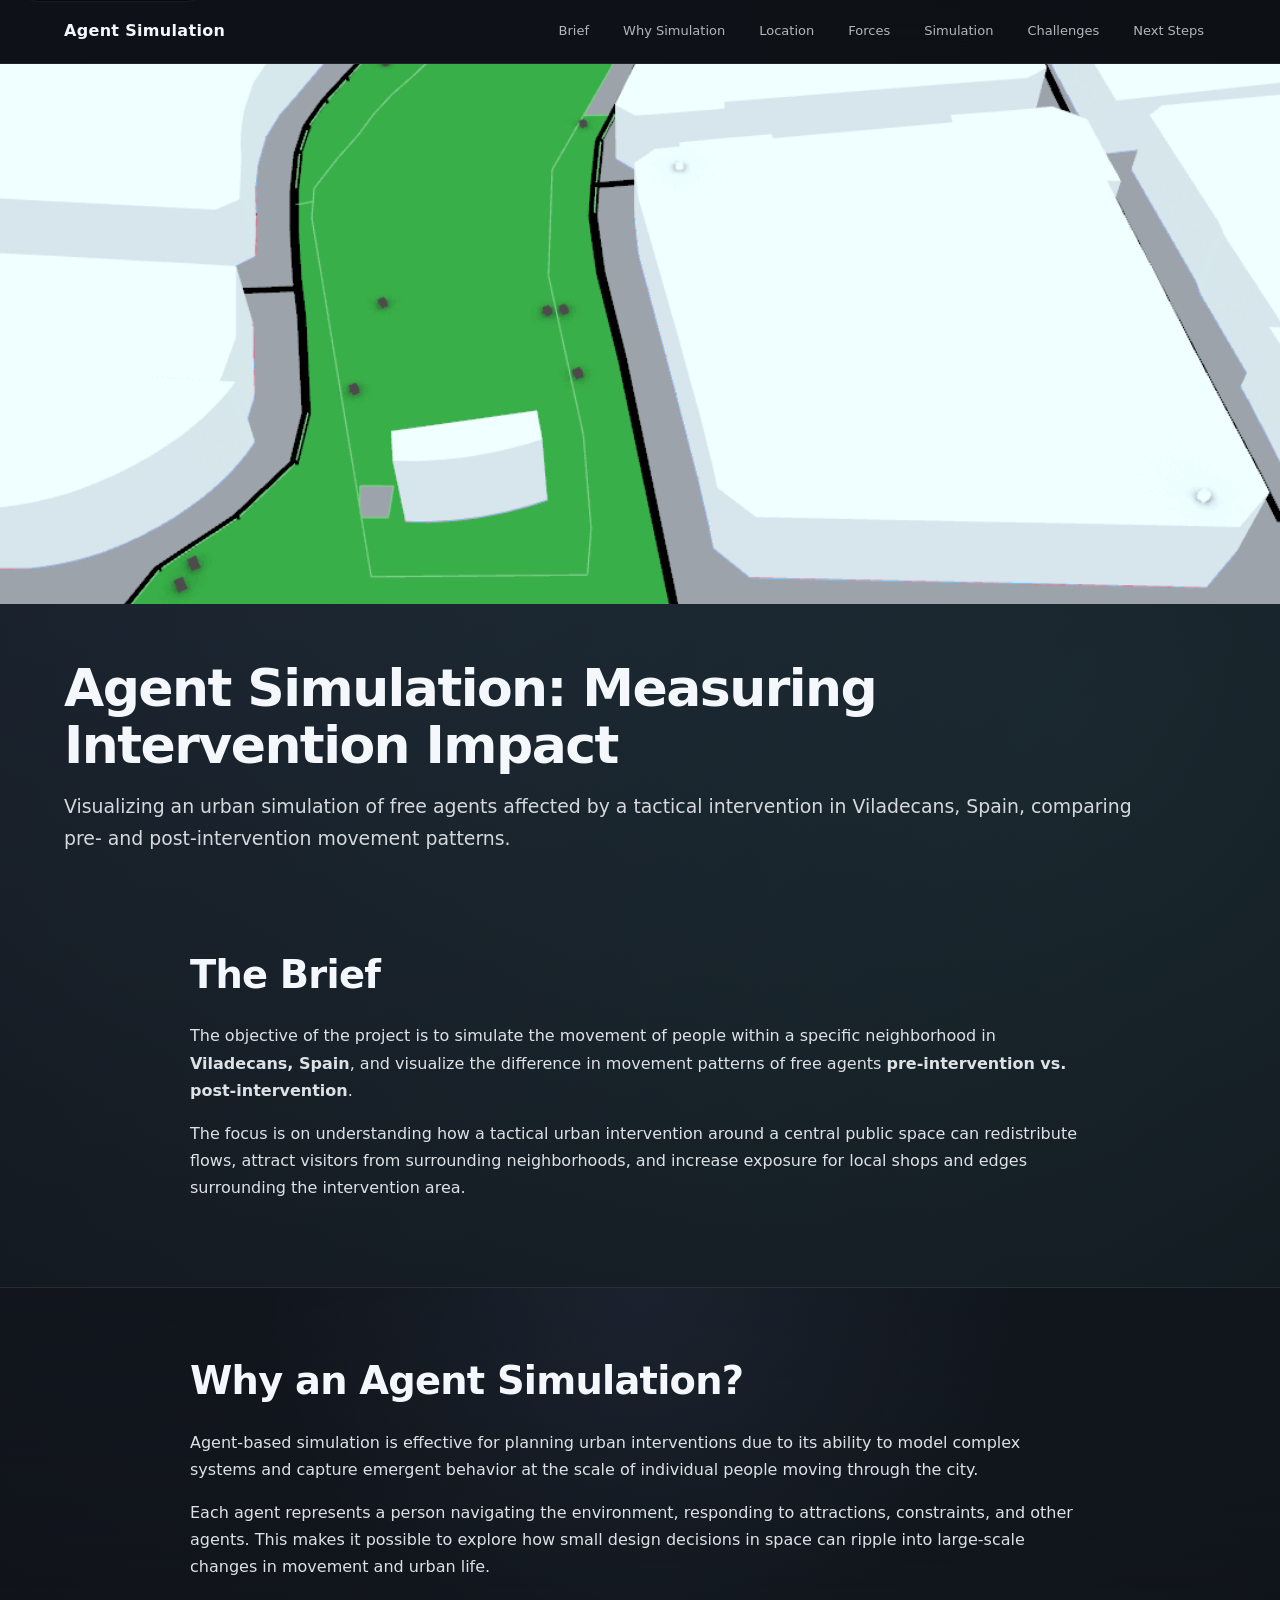
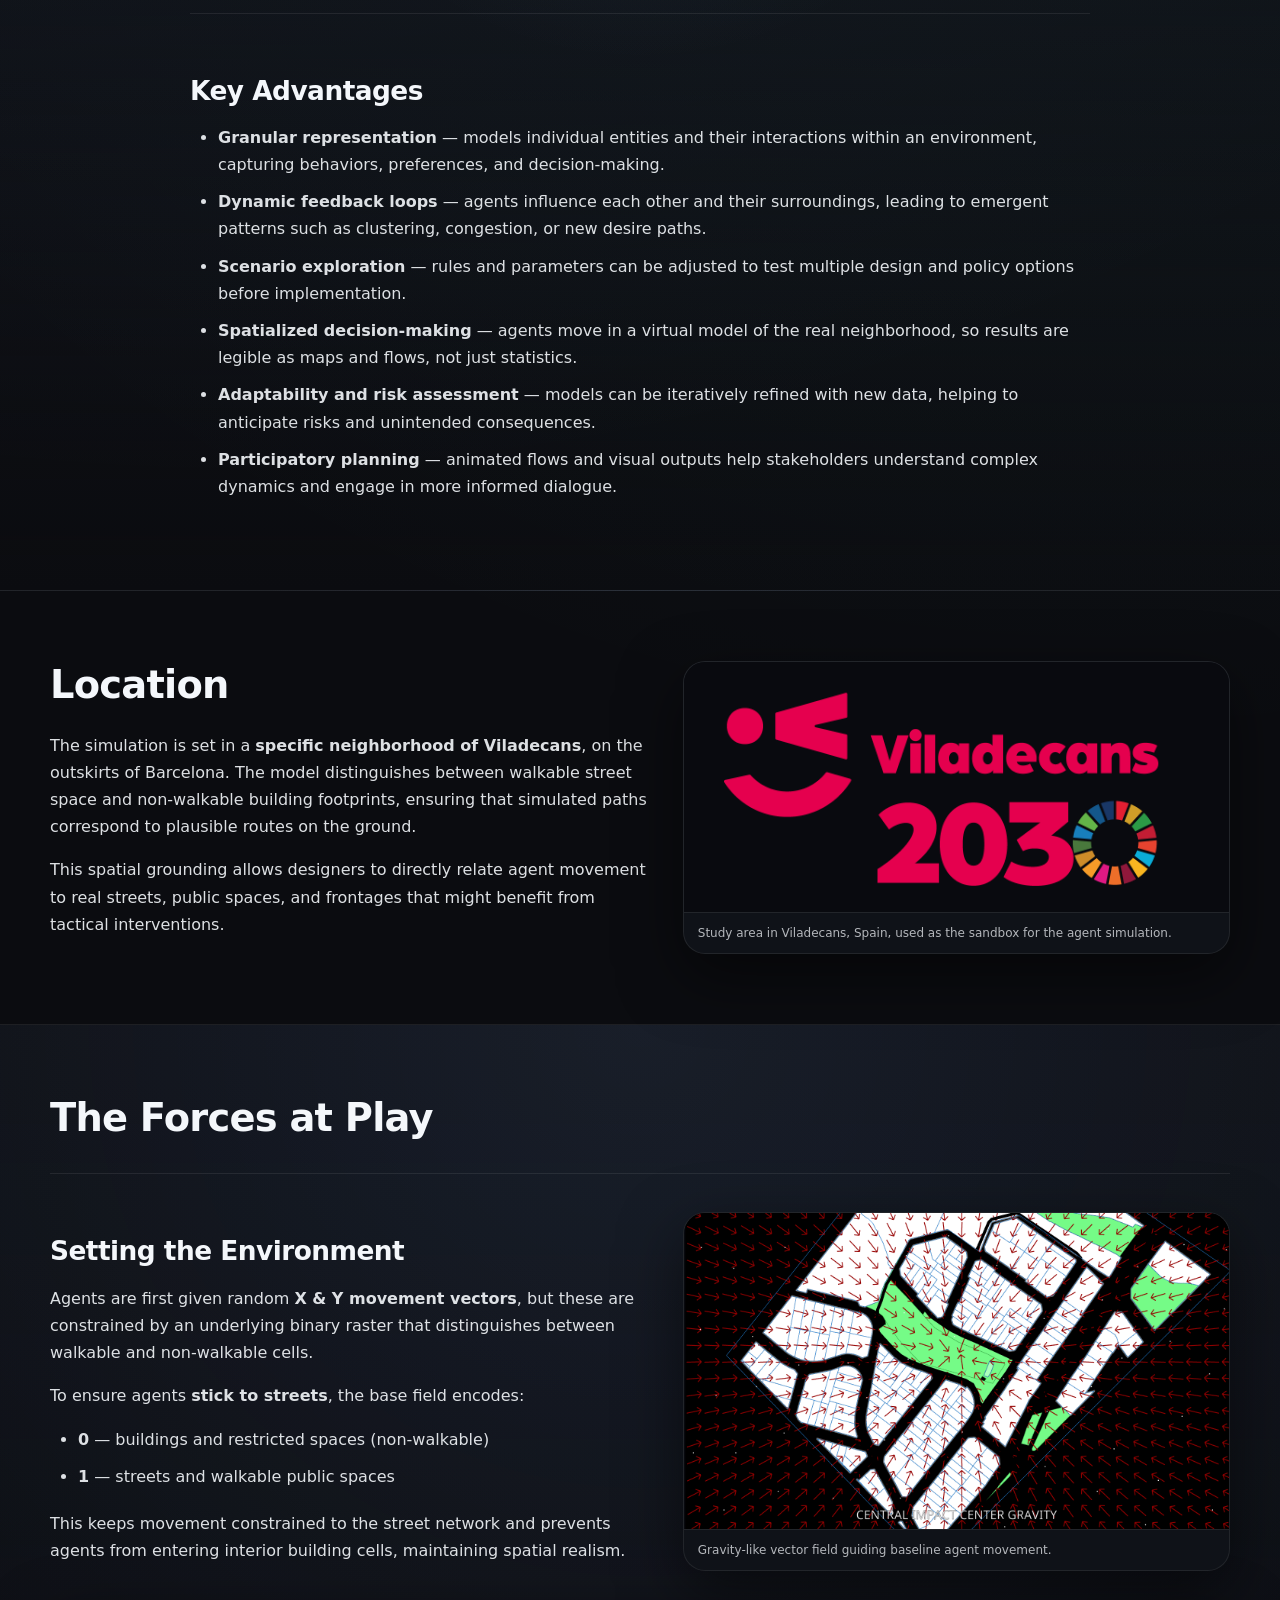
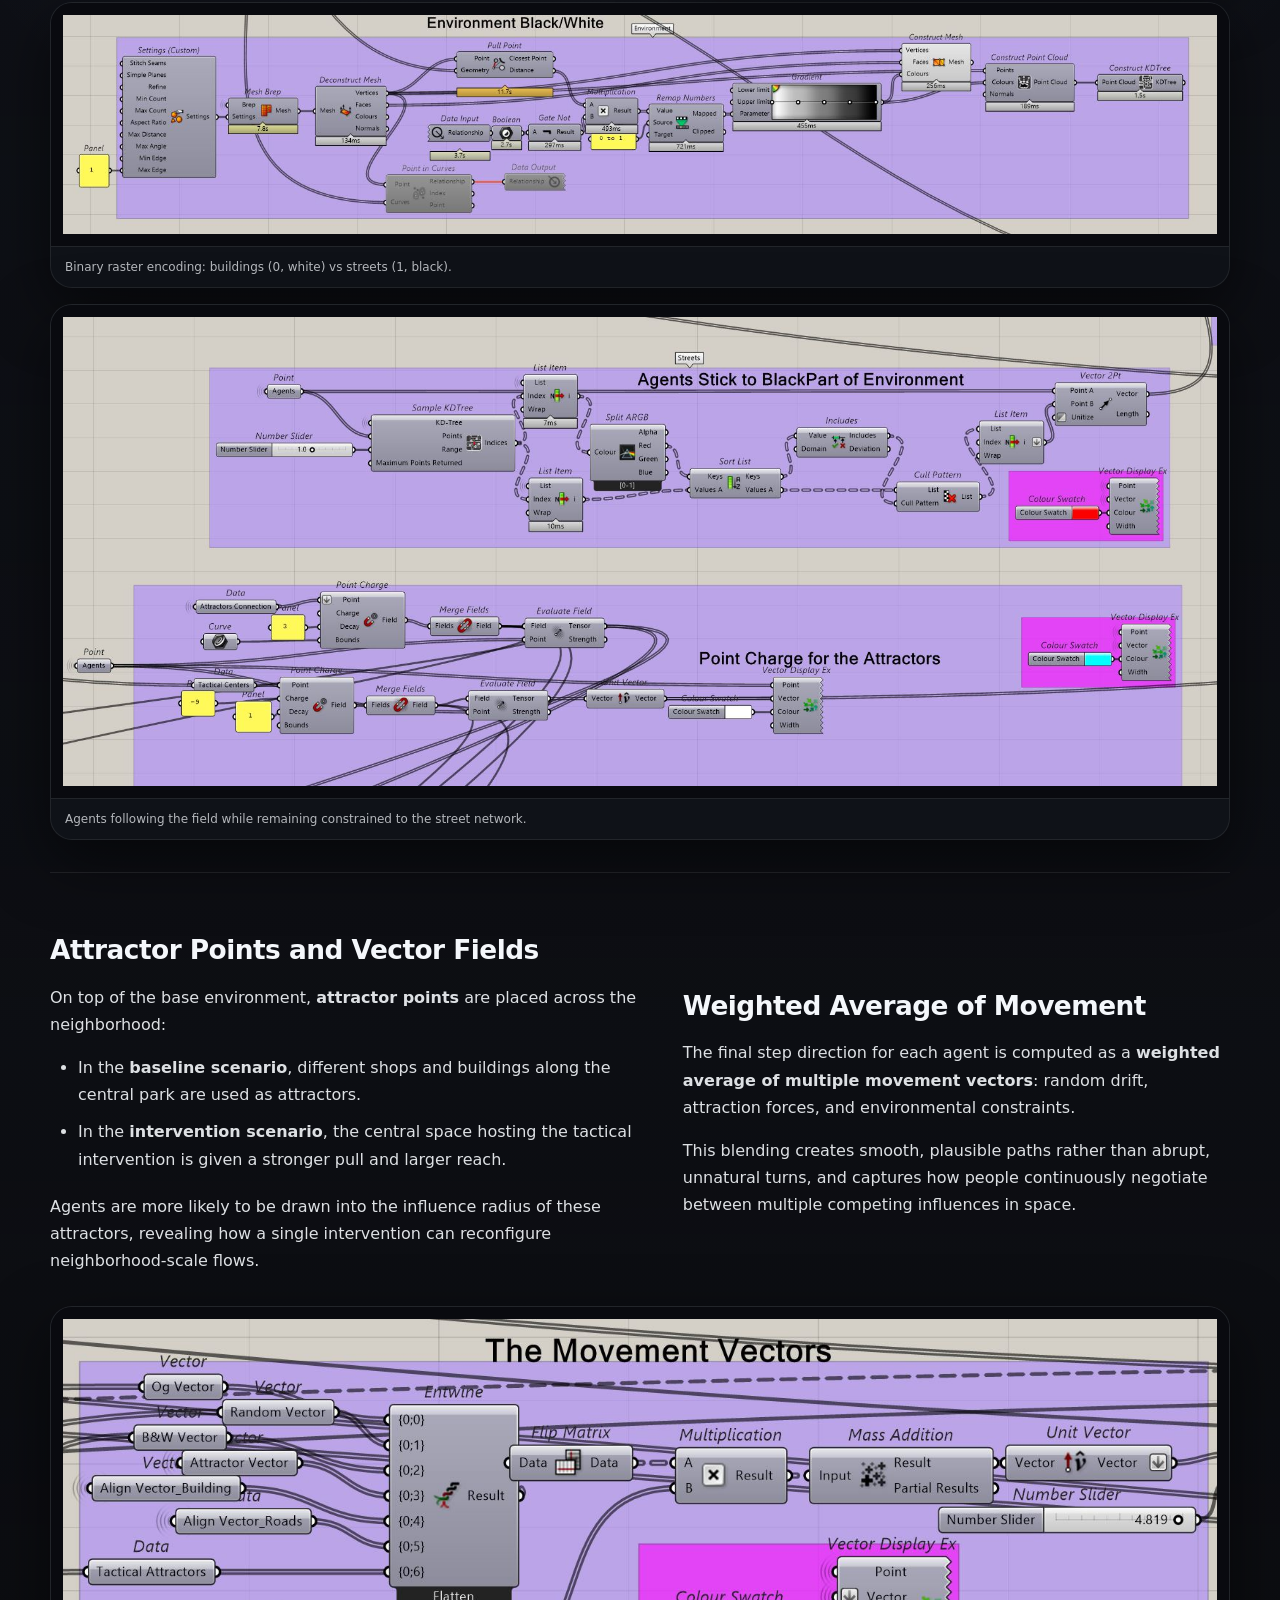
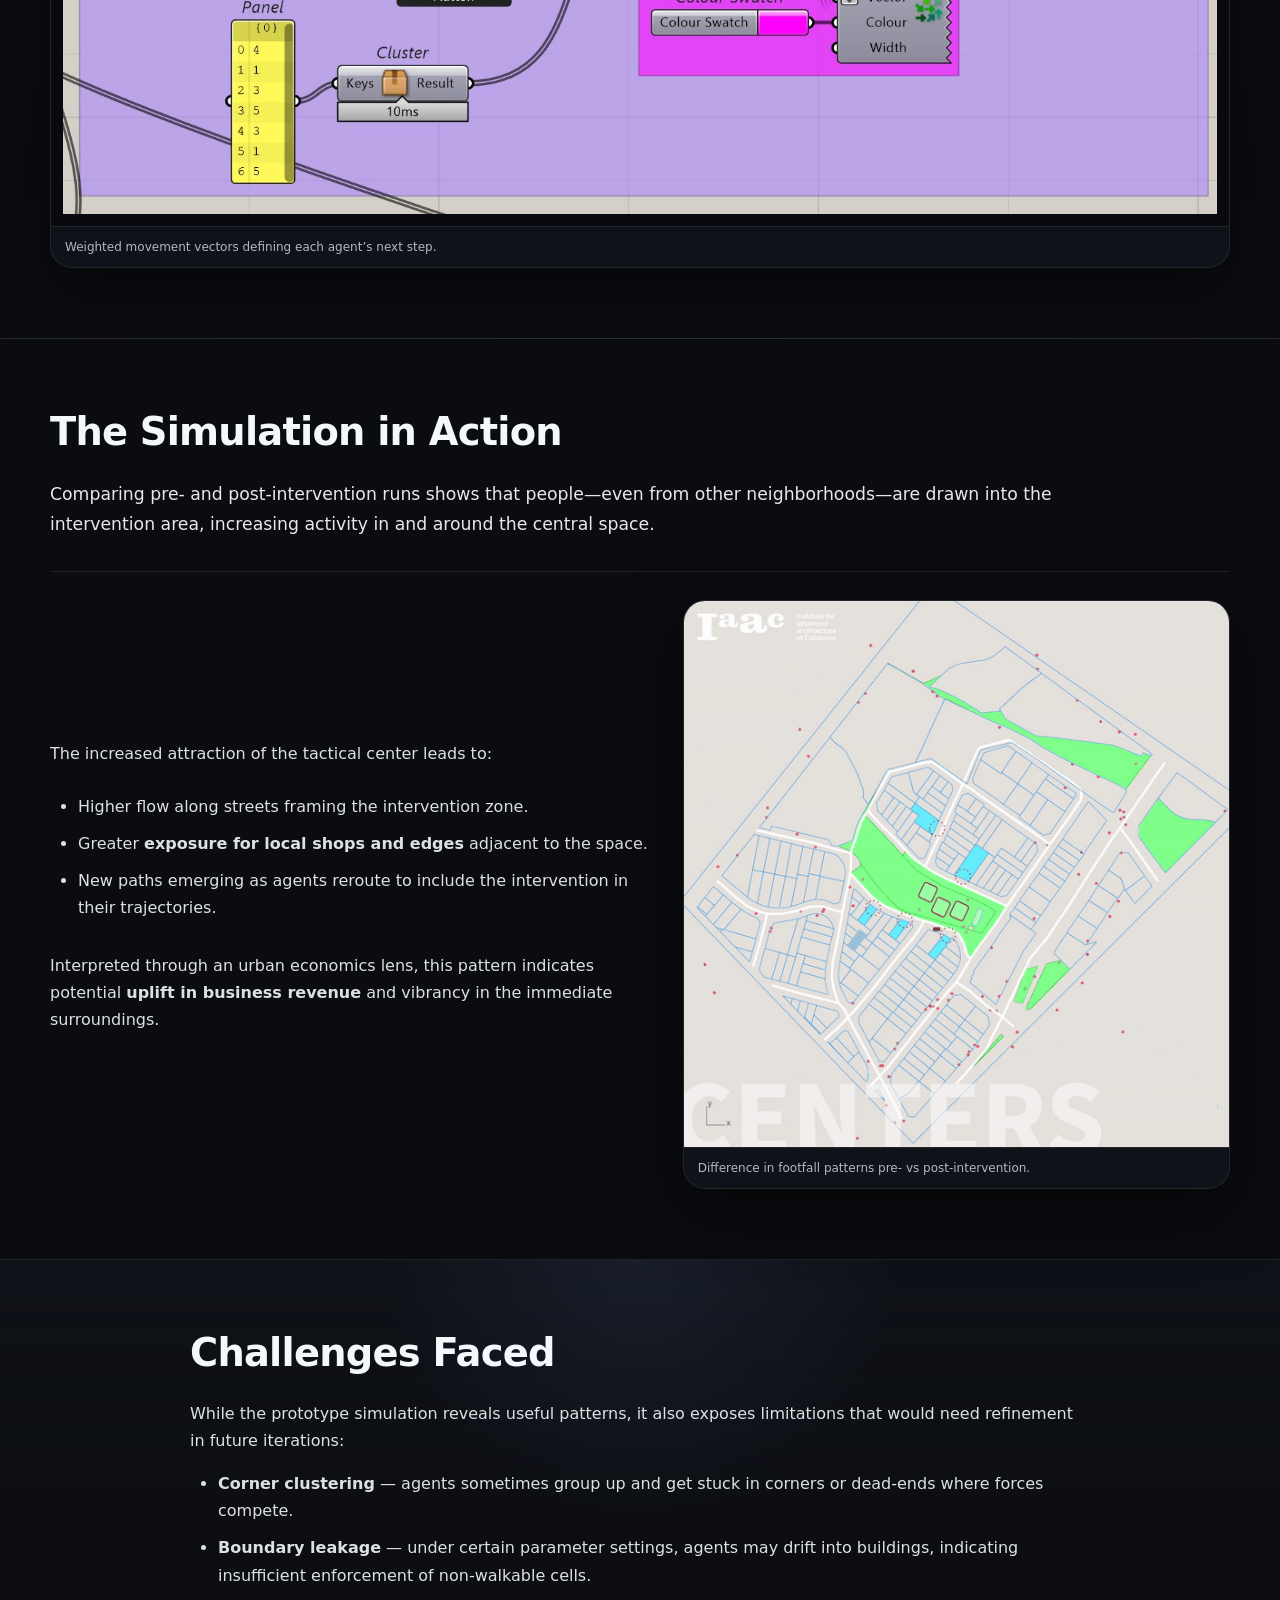
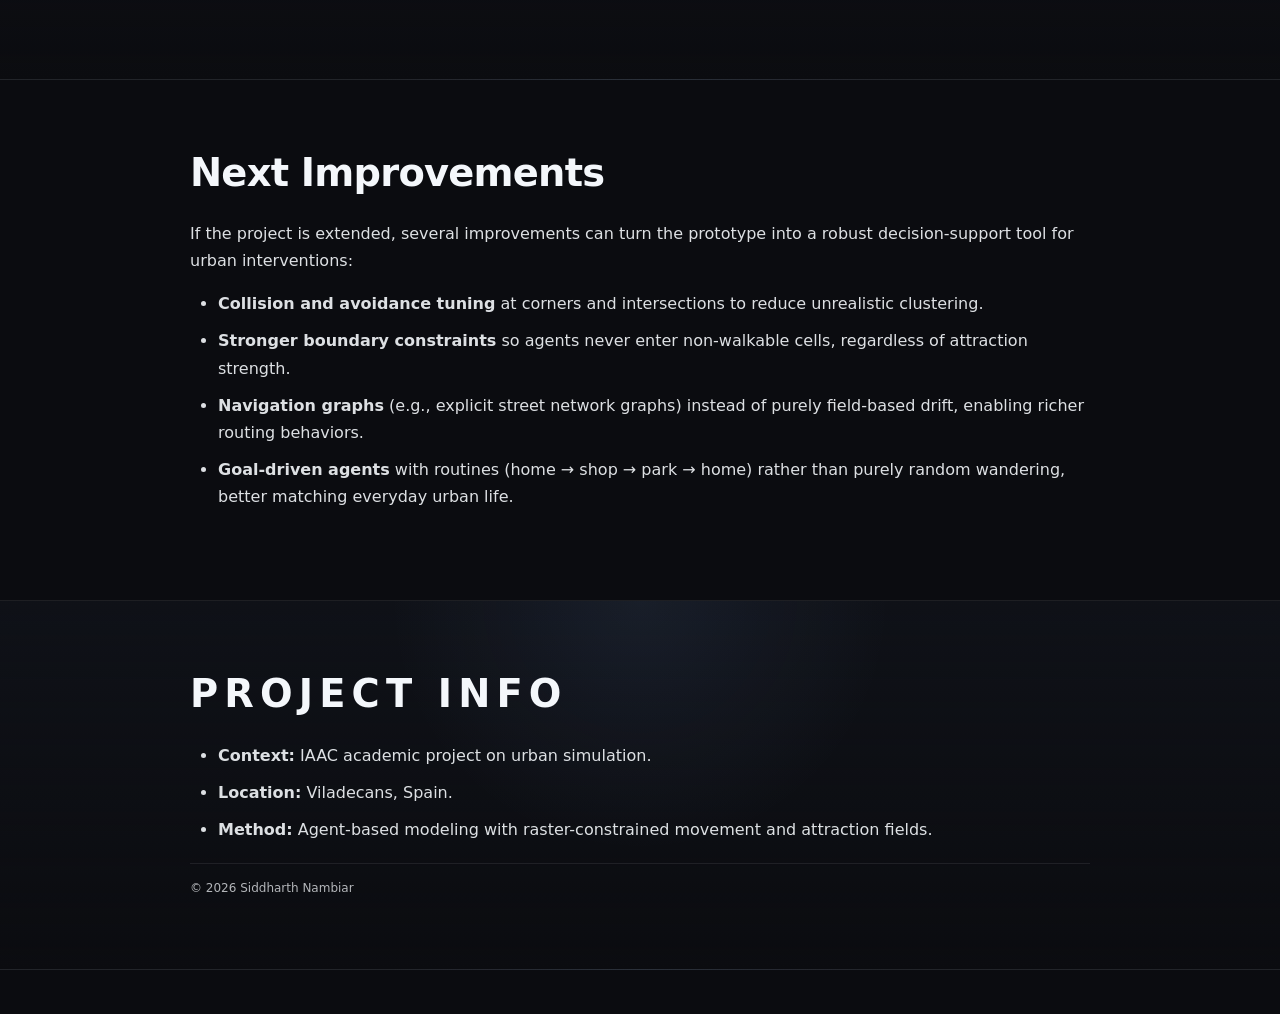
==== commit 66af413c: "Refine agentsim blog: remove metadata, stack advantages section, center simulation text with image" ====
--- a/posts/agentsim/index.html
+++ b/posts/agentsim/index.html
@@ -46,26 +46,6 @@
         <p class="subtitle">
           Visualizing an urban simulation of free agents affected by a tactical intervention in Viladecans, Spain, comparing pre- and post-intervention movement patterns.
         </p>
-
-        <div class="meta">
-          <div>
-            <div class="meta__label">Author(s)</div>
-            <div class="meta__value">Siddharth Nambiar</div>
-          </div>
-          <div>
-            <div class="meta__label">Summary</div>
-            <div class="meta__value">
-              Agent-based model of pedestrian flows that reveals how a central tactical intervention reshapes footfall and street-level exposure for local businesses.
-            </div>
-          </div>
-        </div>
-
-        <div class="callout" style="margin-top:18px;">
-          <p>
-            <strong>Note on provenance:</strong>
-            This article was originally published on IAAC’s blog as part of academic work. This version is republished here by the author for portfolio consolidation.
-          </p>
-        </div>
       </div>
     </section>
 
@@ -89,51 +69,47 @@
 
     <!-- WHY SIMULATION -->
     <section id="why-simulation" class="section section--alt">
-      <div class="container">
-        <div class="grid two">
-          <div>
-            <h2>Why an Agent Simulation?</h2>
-            <p>
-              Agent-based simulation is effective for planning urban interventions due to its ability to
-              model complex systems and capture emergent behavior at the scale of individual people moving
-              through the city.
-            </p>
-            <p>
-              Each agent represents a person navigating the environment, responding to attractions,
-              constraints, and other agents. This makes it possible to explore how small design decisions
-              in space can ripple into large-scale changes in movement and urban life.
-            </p>
-          </div>
-
-          <div>
-            <h3>Key Advantages</h3>
-            <ul class="bullets">
-              <li>
-                <strong>Granular representation</strong> — models individual entities and their interactions
-                within an environment, capturing behaviors, preferences, and decision-making.
-              </li>
-              <li>
-                <strong>Dynamic feedback loops</strong> — agents influence each other and their surroundings,
-                leading to emergent patterns such as clustering, congestion, or new desire paths.
-              </li>
-              <li>
-                <strong>Scenario exploration</strong> — rules and parameters can be adjusted to test multiple
-                design and policy options before implementation.
-              </li>
-              <li>
-                <strong>Spatialized decision-making</strong> — agents move in a virtual model of the real
-                neighborhood, so results are legible as maps and flows, not just statistics.
-              </li>
-              <li>
-                <strong>Adaptability and risk assessment</strong> — models can be iteratively refined with
-                new data, helping to anticipate risks and unintended consequences.
-              </li>
-              <li>
-                <strong>Participatory planning</strong> — animated flows and visual outputs help
-                stakeholders understand complex dynamics and engage in more informed dialogue.
-              </li>
-            </ul>
-          </div>
+      <div class="container narrow">
+        <h2>Why an Agent Simulation?</h2>
+        <p>
+          Agent-based simulation is effective for planning urban interventions due to its ability to
+          model complex systems and capture emergent behavior at the scale of individual people moving
+          through the city.
+        </p>
+        <p>
+          Each agent represents a person navigating the environment, responding to attractions,
+          constraints, and other agents. This makes it possible to explore how small design decisions
+          in space can ripple into large-scale changes in movement and urban life.
+        </p>
+
+        <div class="block">
+          <h3>Key Advantages</h3>
+          <ul class="bullets">
+            <li>
+              <strong>Granular representation</strong> — models individual entities and their interactions
+              within an environment, capturing behaviors, preferences, and decision-making.
+            </li>
+            <li>
+              <strong>Dynamic feedback loops</strong> — agents influence each other and their surroundings,
+              leading to emergent patterns such as clustering, congestion, or new desire paths.
+            </li>
+            <li>
+              <strong>Scenario exploration</strong> — rules and parameters can be adjusted to test multiple
+              design and policy options before implementation.
+            </li>
+            <li>
+              <strong>Spatialized decision-making</strong> — agents move in a virtual model of the real
+              neighborhood, so results are legible as maps and flows, not just statistics.
+            </li>
+            <li>
+              <strong>Adaptability and risk assessment</strong> — models can be iteratively refined with
+              new data, helping to anticipate risks and unintended consequences.
+            </li>
+            <li>
+              <strong>Participatory planning</strong> — animated flows and visual outputs help
+              stakeholders understand complex dynamics and engage in more informed dialogue.
+            </li>
+          </ul>
         </div>
       </div>
     </section>
@@ -294,7 +270,7 @@
 
         <div class="block">
           <div class="grid two">
-            <div>
+            <div class="simulation-text">
               <p>
                 The increased attraction of the tactical center leads to:
               </p>
--- a/posts/agentsim/style.css
+++ b/posts/agentsim/style.css
@@ -128,33 +128,36 @@
 }
 
 .hero {
-  max-width: var(--maxW);
-  margin: 22px auto 0;
-  padding: 0 14px;
-  display: grid;
-  gap: 18px;
+  max-width: 100%;
+  margin: 0;
+  padding: 0;
+  display: flex;
+  flex-direction: column;
+  gap: 0;
 }
 
 .hero__bg {
-  padding: 12px;
-  border: 1px solid var(--line);
-  border-radius: 30px;
-  background:
-    linear-gradient(180deg, rgba(255, 255, 255, 0.03), rgba(255, 255, 255, 0.01)),
-    rgba(10, 11, 16, 0.96);
-  box-shadow: var(--shadow);
+  padding: 0;
+  border: none;
+  border-radius: 0;
+  background: transparent;
+  box-shadow: none;
+  width: 100%;
 }
 
 .hero__bg img {
   width: 100%;
   height: auto;
-  border-radius: 20px;
+  border-radius: 0;
   object-fit: cover;
+  max-height: 60vh;
 }
 
 .hero__content {
-  max-width: var(--narrowW);
-  padding: 4px 8px 0;
+  max-width: var(--maxW);
+  margin: 0 auto;
+  padding: 56px 14px 0;
+  width: 100%;
 }
 
 .kicker {
@@ -166,26 +169,27 @@
 }
 
 .hero h1 {
-  margin: 0;
-  font-size: clamp(2.25rem, 5vw, 4.9rem);
-  line-height: 1.03;
+  margin: 0 0 16px;
+  font-size: clamp(2.35rem, 5.5vw, 3.25rem);
+  line-height: 1.1;
   letter-spacing: -0.03em;
   text-wrap: balance;
+  max-width: 100%;
 }
 
 .subtitle {
-  margin: 14px 0 0;
-  max-width: 66ch;
+  margin: 0 0 28px;
+  max-width: 90ch;
   color: rgba(244, 247, 251, 0.86);
-  font-size: clamp(1rem, 1.6vw, 1.12rem);
+  font-size: clamp(1rem, 1.8vw, 1.18rem);
 }
 
 .meta {
   display: grid;
-  grid-template-columns: repeat(2, minmax(0, 1fr));
-  gap: 16px 20px;
-  margin-top: 22px;
-  padding-top: 18px;
+  grid-template-columns: repeat(auto-fit, minmax(280px, 1fr));
+  gap: 24px 32px;
+  margin-top: 32px;
+  padding-top: 24px;
   border-top: 1px solid var(--line);
 }
 
@@ -204,16 +208,17 @@
 }
 
 .callout {
-  margin: 20px 0 0;
-  padding: 16px 18px;
-  border: 1px solid rgba(138, 180, 255, 0.18);
-  border-radius: 18px;
-  background: linear-gradient(180deg, rgba(138, 180, 255, 0.08), rgba(255, 255, 255, 0.02));
+  margin: 28px 0 0;
+  padding: 20px 24px;
+  border-left: 4px solid var(--accent);
+  border-radius: 4px;
+  background: rgba(138, 180, 255, 0.08);
 }
 
 .callout p {
   margin: 0;
-  color: rgba(244, 247, 251, 0.88);
+  color: rgba(244, 247, 251, 0.92);
+  line-height: 1.7;
 }
 
 .section {
@@ -234,34 +239,41 @@
 }
 
 .container.narrow {
-  max-width: var(--narrowW);
+  max-width: 900px;
 }
 
 h2,
 h3 {
   text-wrap: balance;
   letter-spacing: -0.02em;
+  margin-bottom: 24px;
 }
 
 h2 {
-  margin: 0 0 14px;
-  font-size: clamp(1.65rem, 2.6vw, 2.35rem);
+  margin: 0 0 24px;
+  font-size: clamp(1.85rem, 3vw, 2.5rem);
+  font-weight: 700;
+  line-height: 1.2;
 }
 
 h3 {
-  margin: 0 0 10px;
-  font-size: clamp(1.18rem, 2vw, 1.55rem);
+  margin: 32px 0 16px;
+  font-size: clamp(1.25rem, 2.2vw, 1.65rem);
+  font-weight: 600;
+  line-height: 1.3;
 }
 
 p {
-  margin: 0 0 14px;
+  margin: 0 0 16px;
   color: rgba(244, 247, 251, 0.9);
+  line-height: 1.7;
 }
 
 .lead {
-  max-width: 70ch;
-  font-size: 1.03rem;
+  max-width: 95ch;
+  font-size: 1.08rem;
   color: rgba(244, 247, 251, 0.94);
+  line-height: 1.75;
 }
 
 .caps {
@@ -283,6 +295,13 @@
 
 .grid.two {
   grid-template-columns: minmax(0, 1.05fr) minmax(300px, 0.95fr);
+  align-items: center;
+}
+
+.simulation-text {
+  display: flex;
+  flex-direction: column;
+  justify-content: center;
 }
 
 .media {
@@ -321,14 +340,16 @@
 }
 
 .bullets {
-  margin: 0 0 16px;
-  padding-left: 18px;
-  max-width: 70ch;
+  margin: 0 0 20px;
+  padding-left: 28px;
+  max-width: 95ch;
+  list-style-type: disc;
 }
 
 .bullets li {
-  margin: 8px 0;
+  margin: 10px 0;
   color: rgba(244, 247, 251, 0.9);
+  line-height: 1.7;
 }
 
 .numbered {
@@ -348,7 +369,7 @@
 .section .container > .lead,
 .block > p,
 .container.narrow > p {
-  max-width: 72ch;
+  max-width: 95ch;
 }
 
 @media (max-width: 880px) {
@@ -366,8 +387,8 @@
     grid-template-columns: 1fr;
   }
 
-  .hero {
-    margin-top: 16px;
+  .hero__bg img {
+    max-height: 50vh;
   }
 }
 
@@ -376,12 +397,19 @@
     padding: 56px 14px;
   }
 
-  .hero__bg {
-    padding: 10px;
-    border-radius: 24px;
+  .hero__content {
+    padding: 32px 14px 0;
   }
 
   .hero__bg img {
-    border-radius: 16px;
-  }
-}
+    max-height: 40vh;
+  }
+
+  .hero h1 {
+    font-size: clamp(1.75rem, 5vw, 2.25rem);
+  }
+
+  .subtitle {
+    font-size: clamp(0.95rem, 4vw, 1rem);
+  }
+}
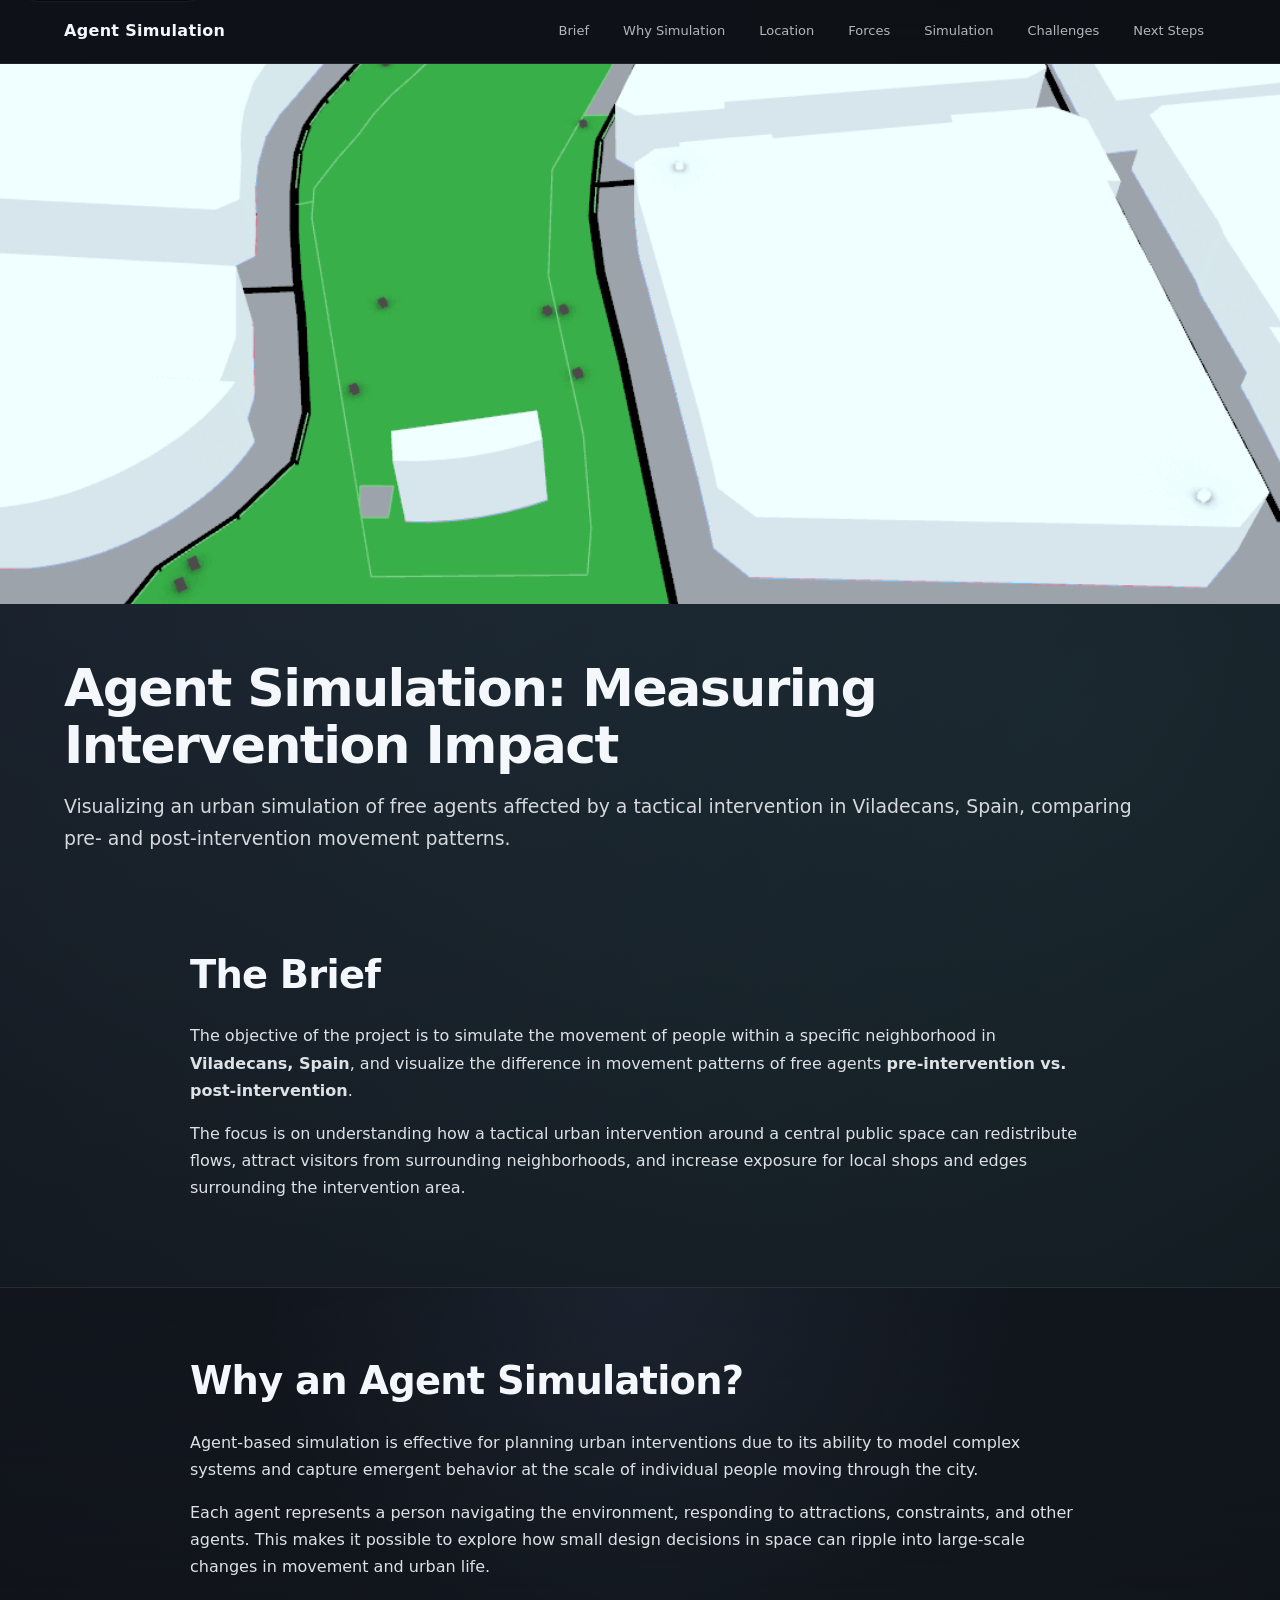
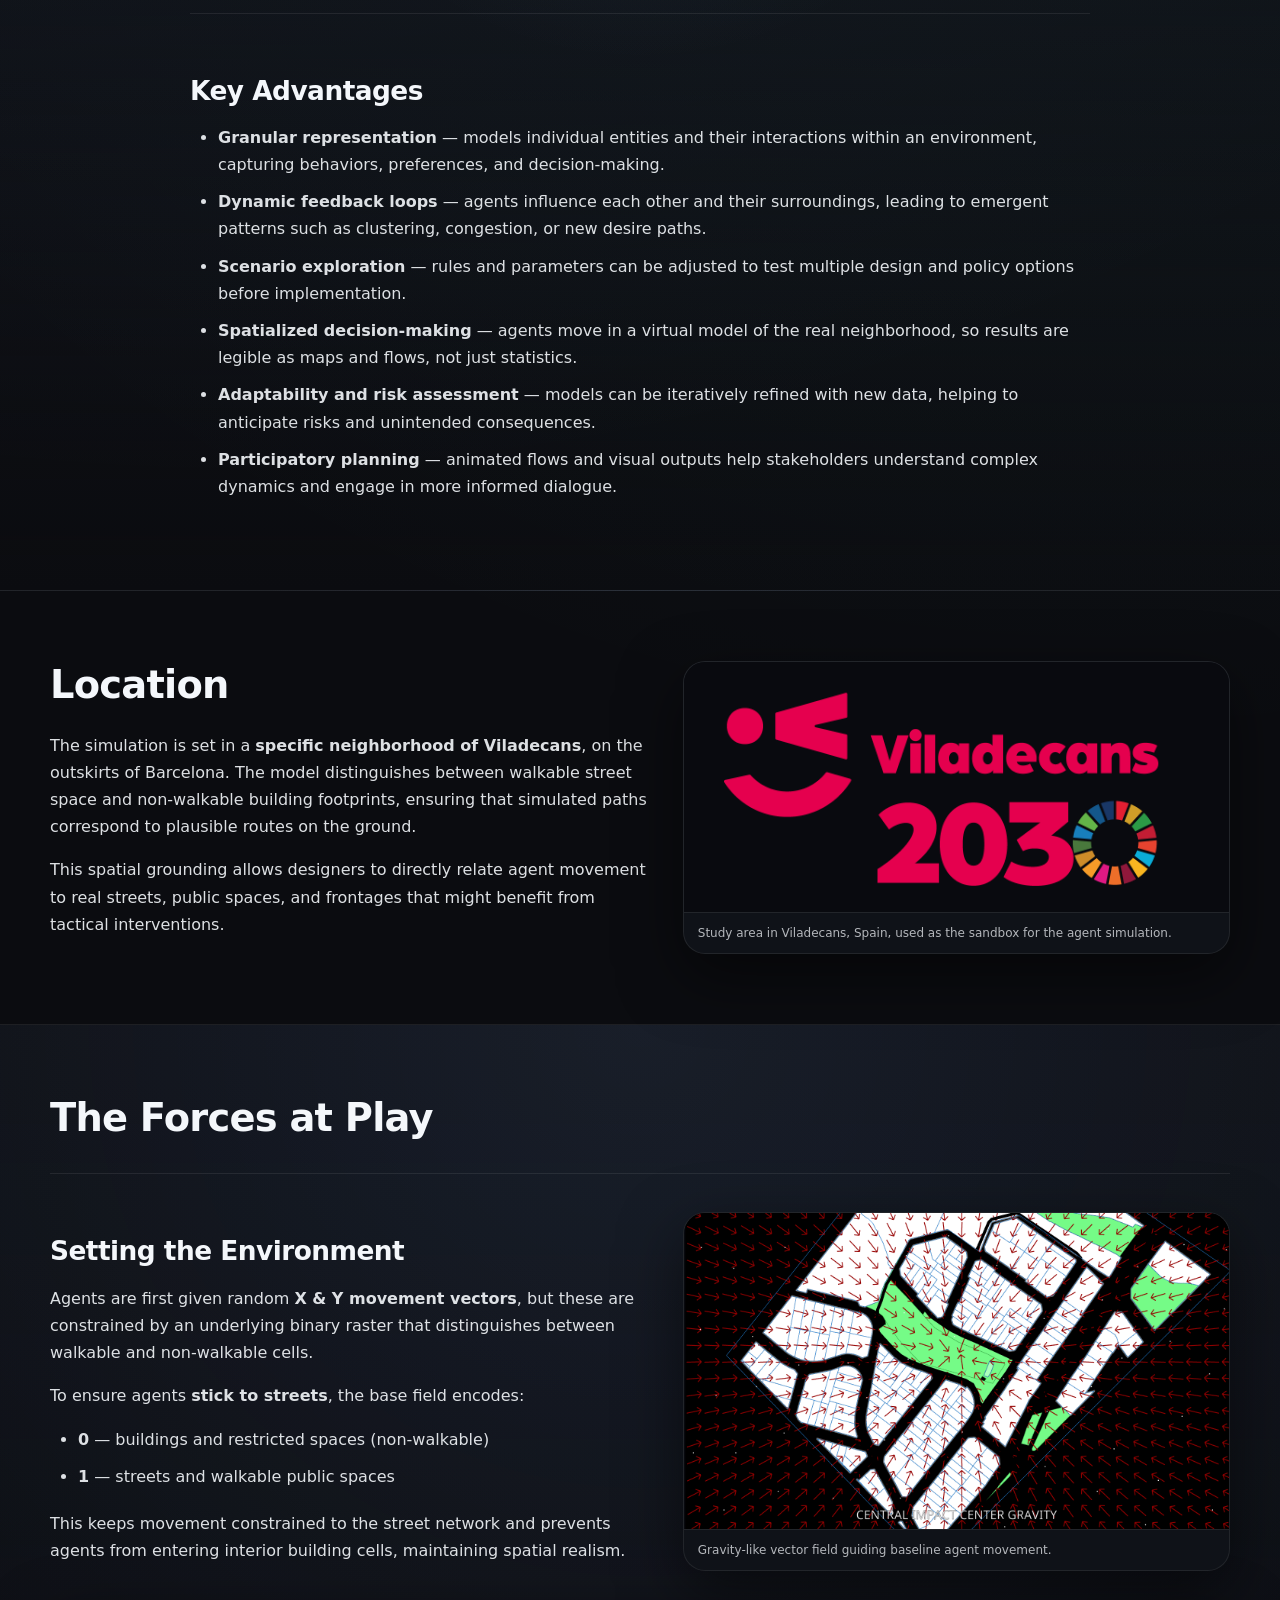
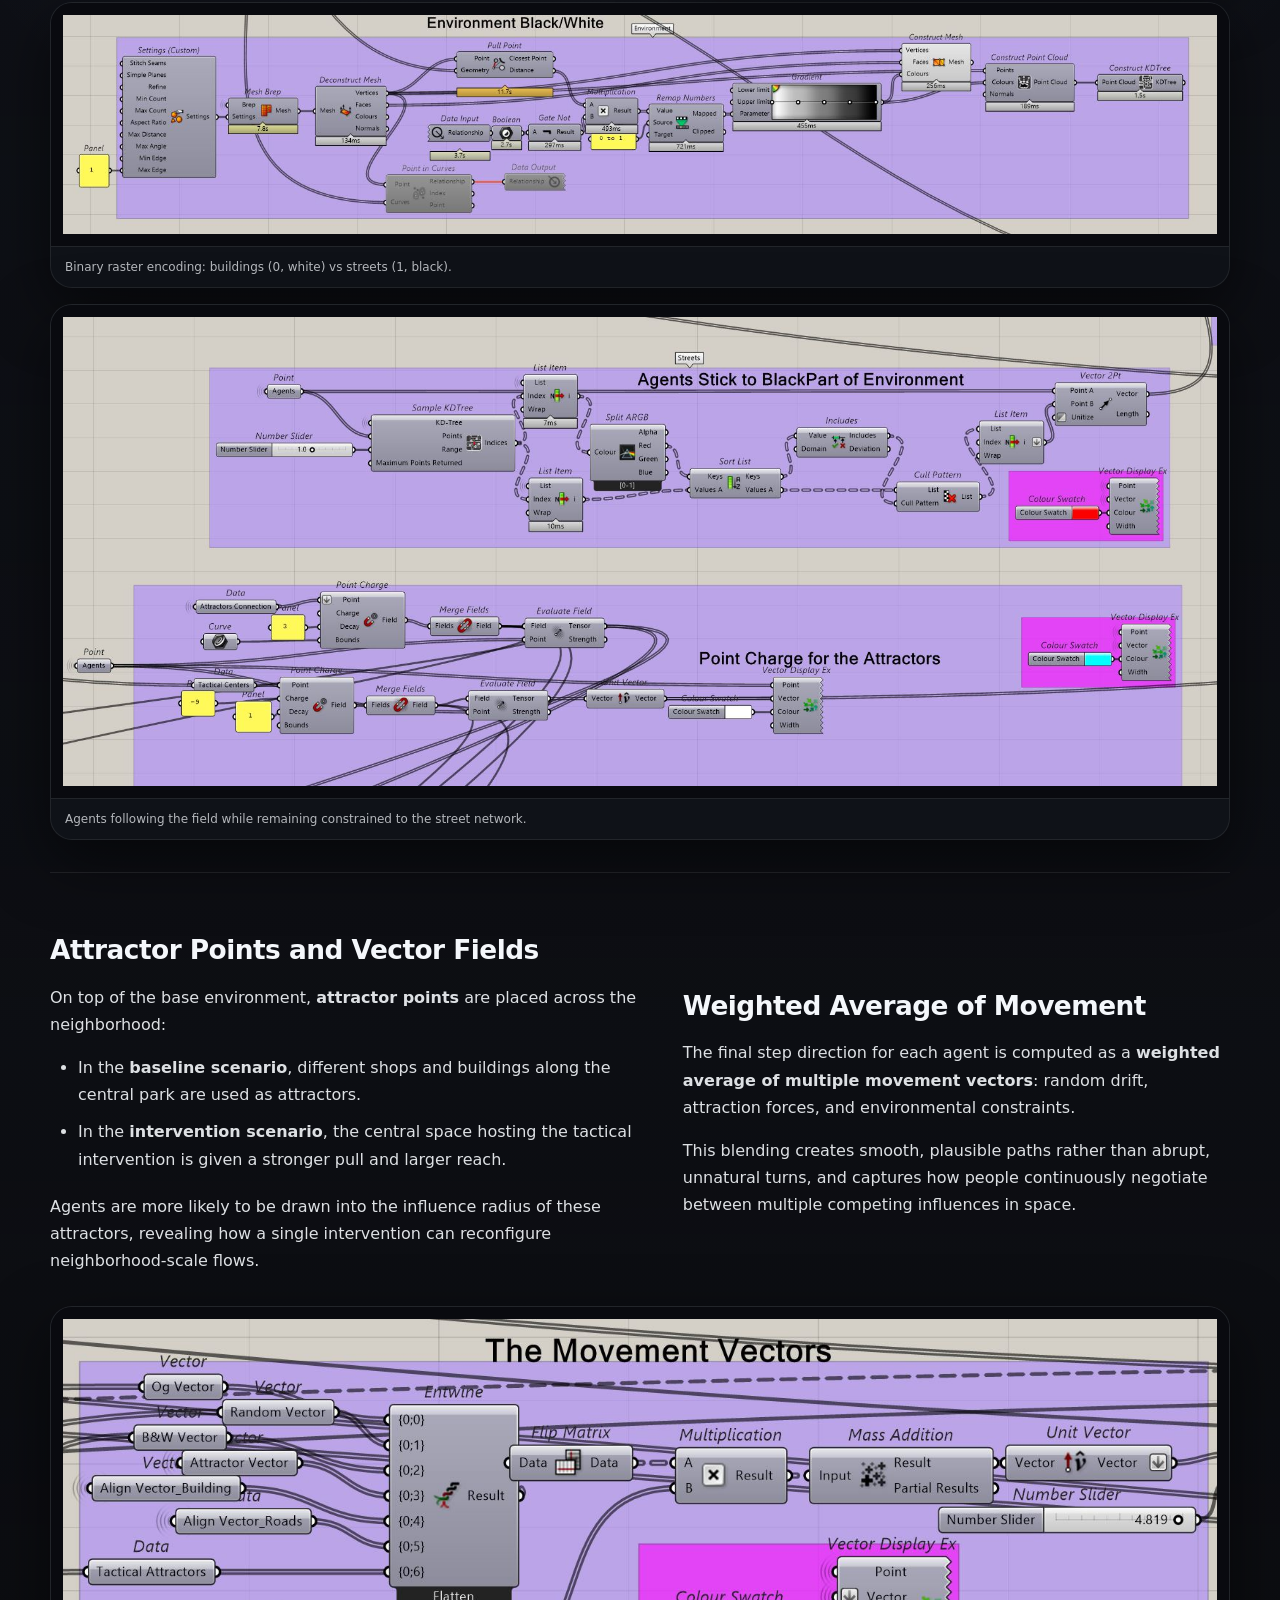
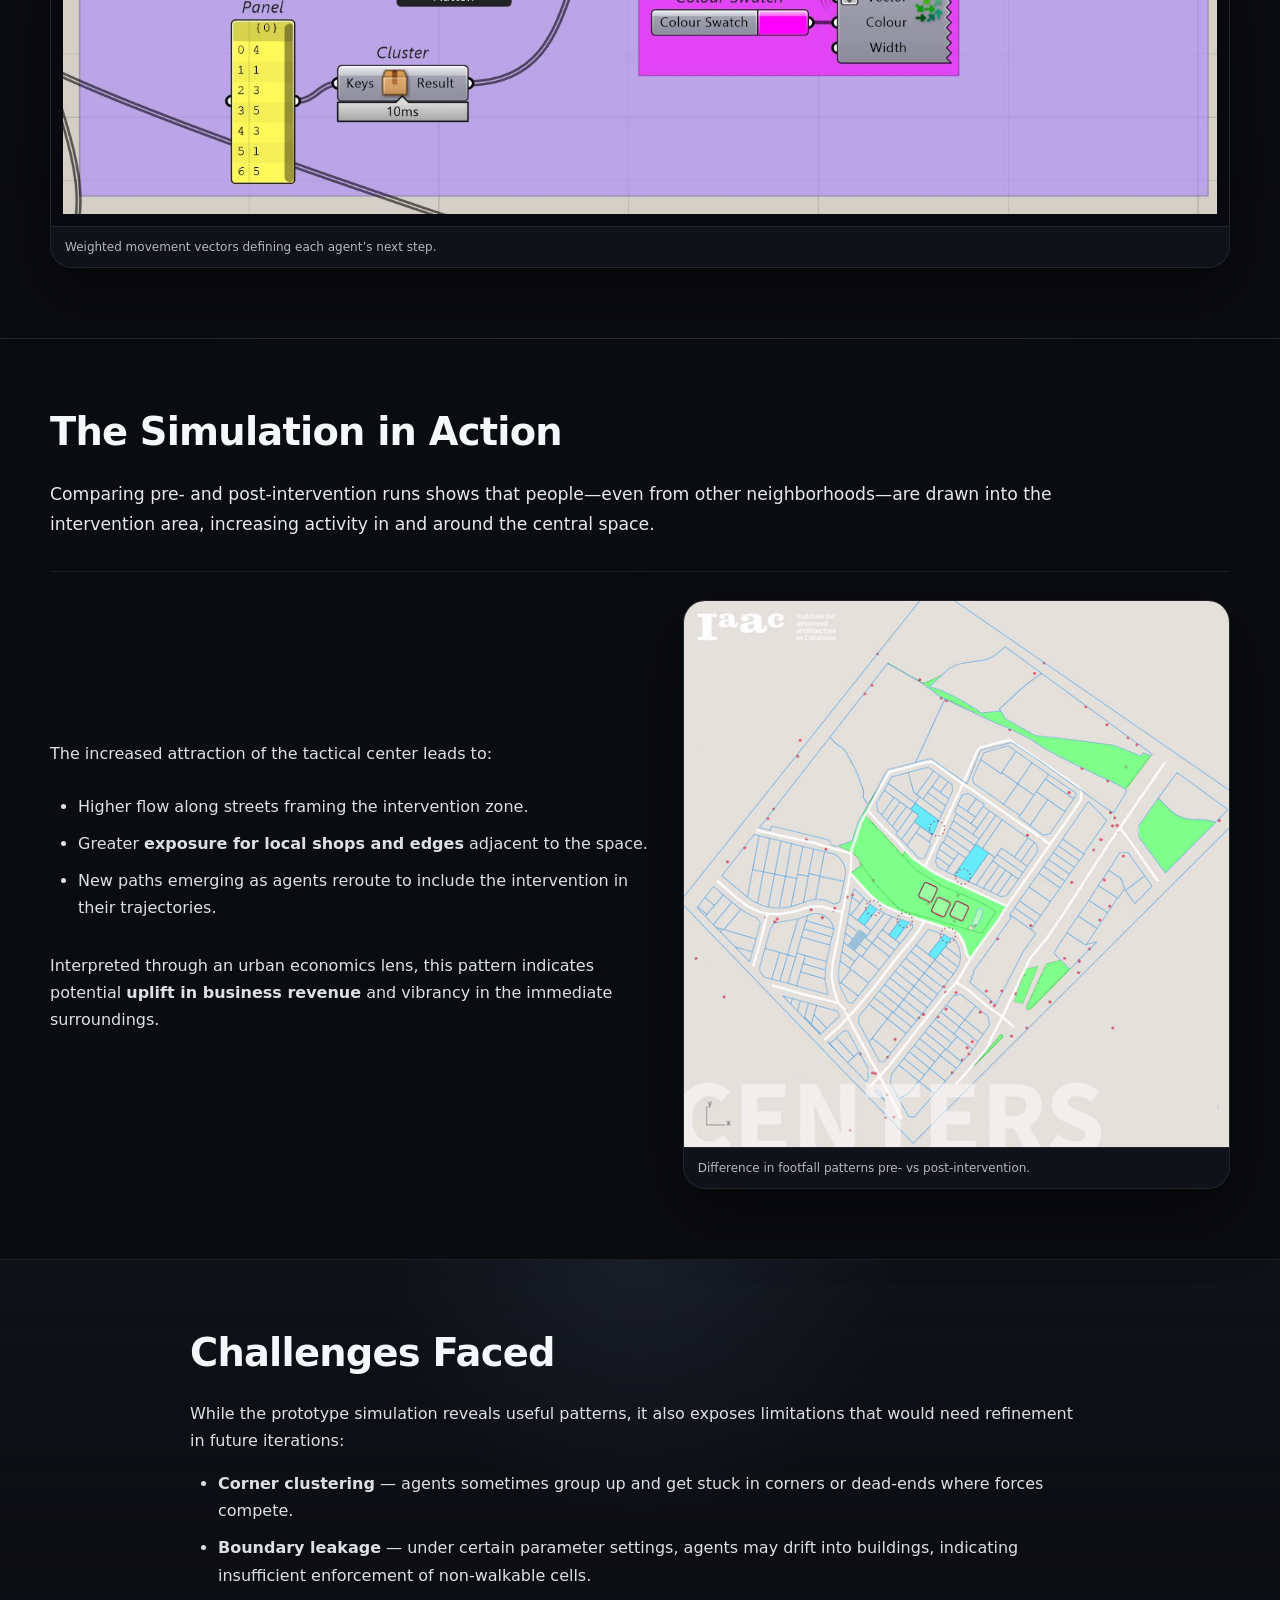
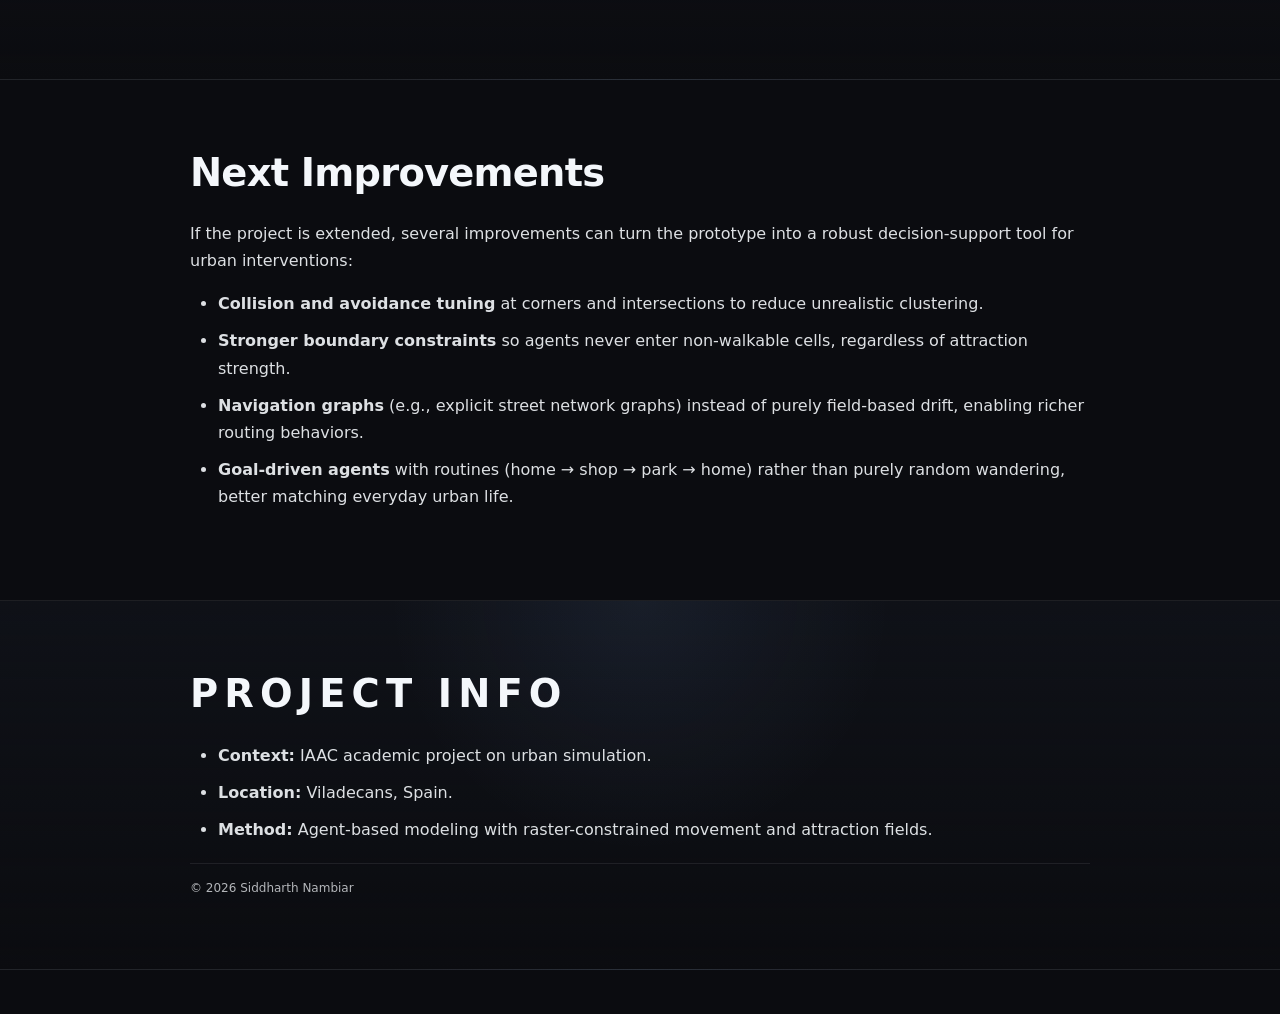
==== commit 6a1f2a2f: "Fix GitHub Pages asset paths" ====
--- a/posts/agentsim/index.html
+++ b/posts/agentsim/index.html
@@ -2,7 +2,6 @@
 <html lang="en">
 <head>
   <meta charset="utf-8" />
-  <base href="/posts/agentsim/" />
   <meta name="viewport" content="width=device-width, initial-scale=1" />
   <meta name="theme-color" content="#0b0c10" />
   <title>Agent Simulation: Measuring Intervention Impact</title>
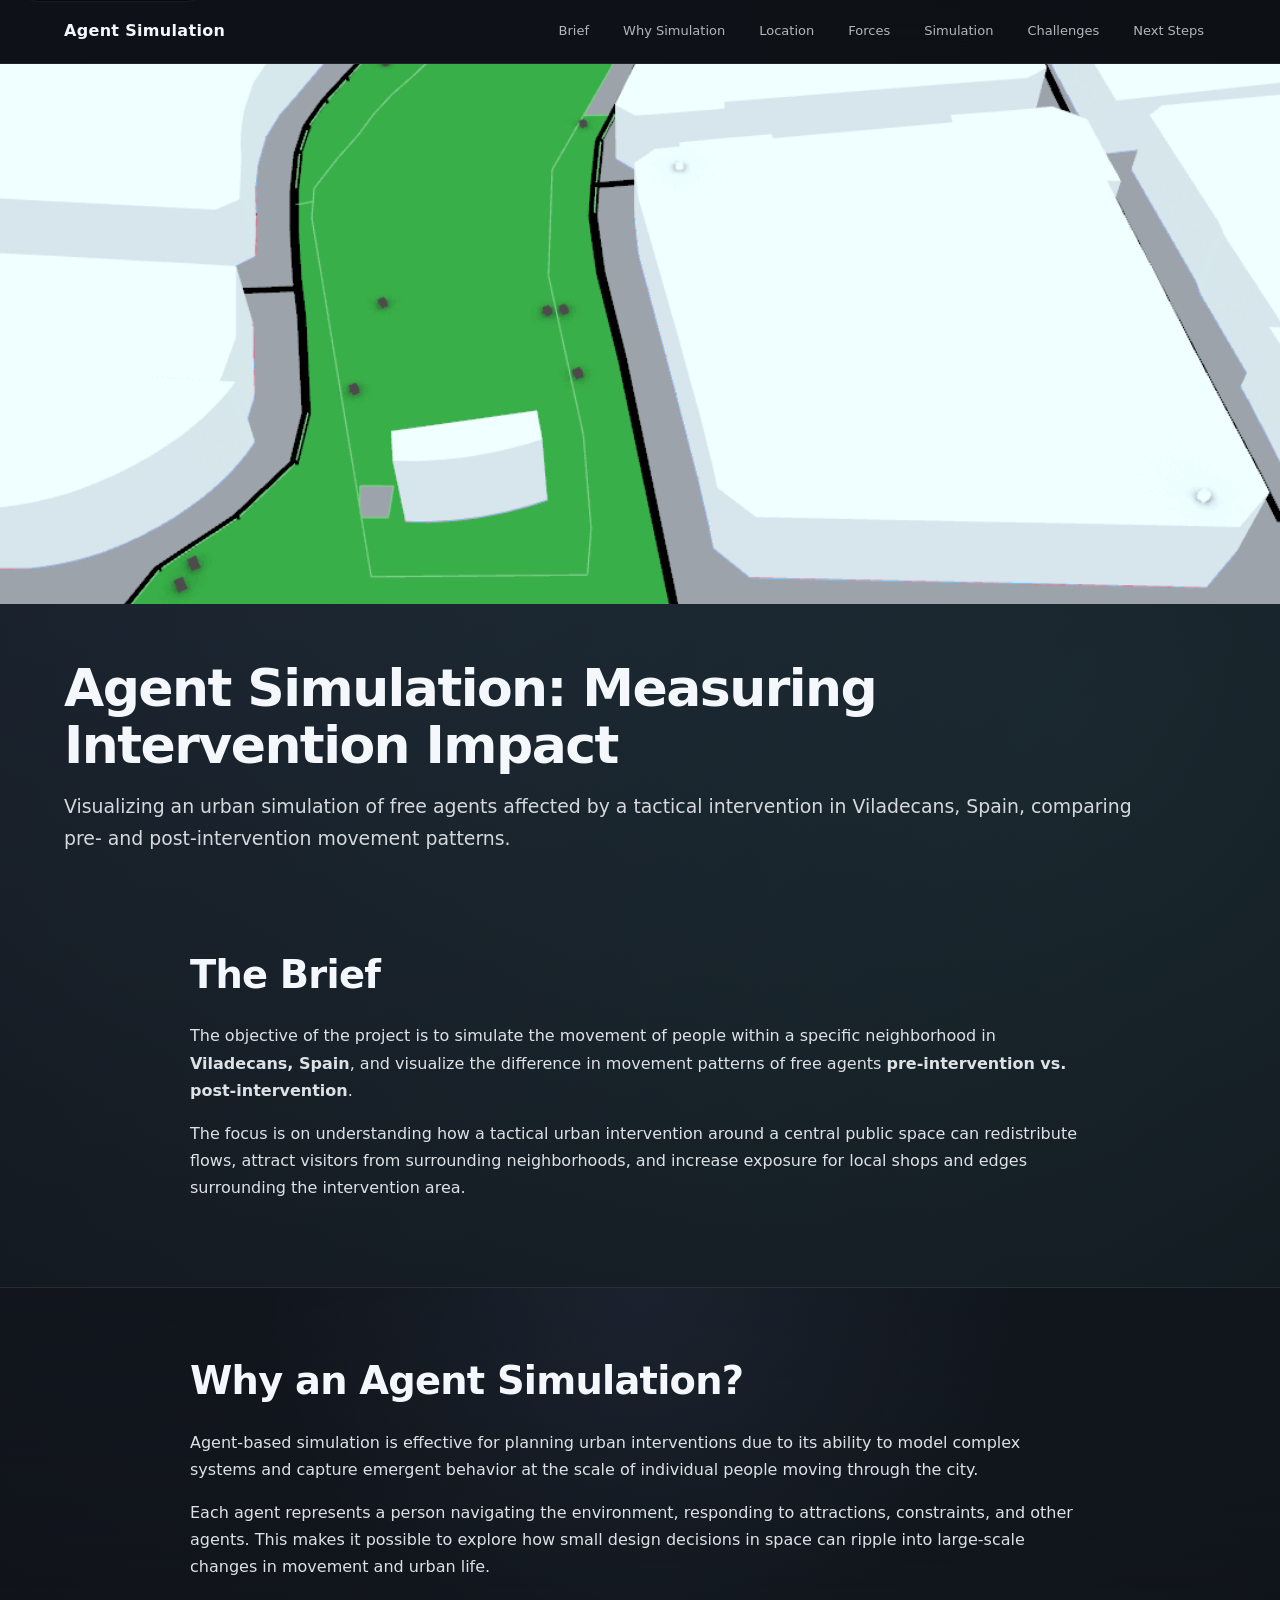
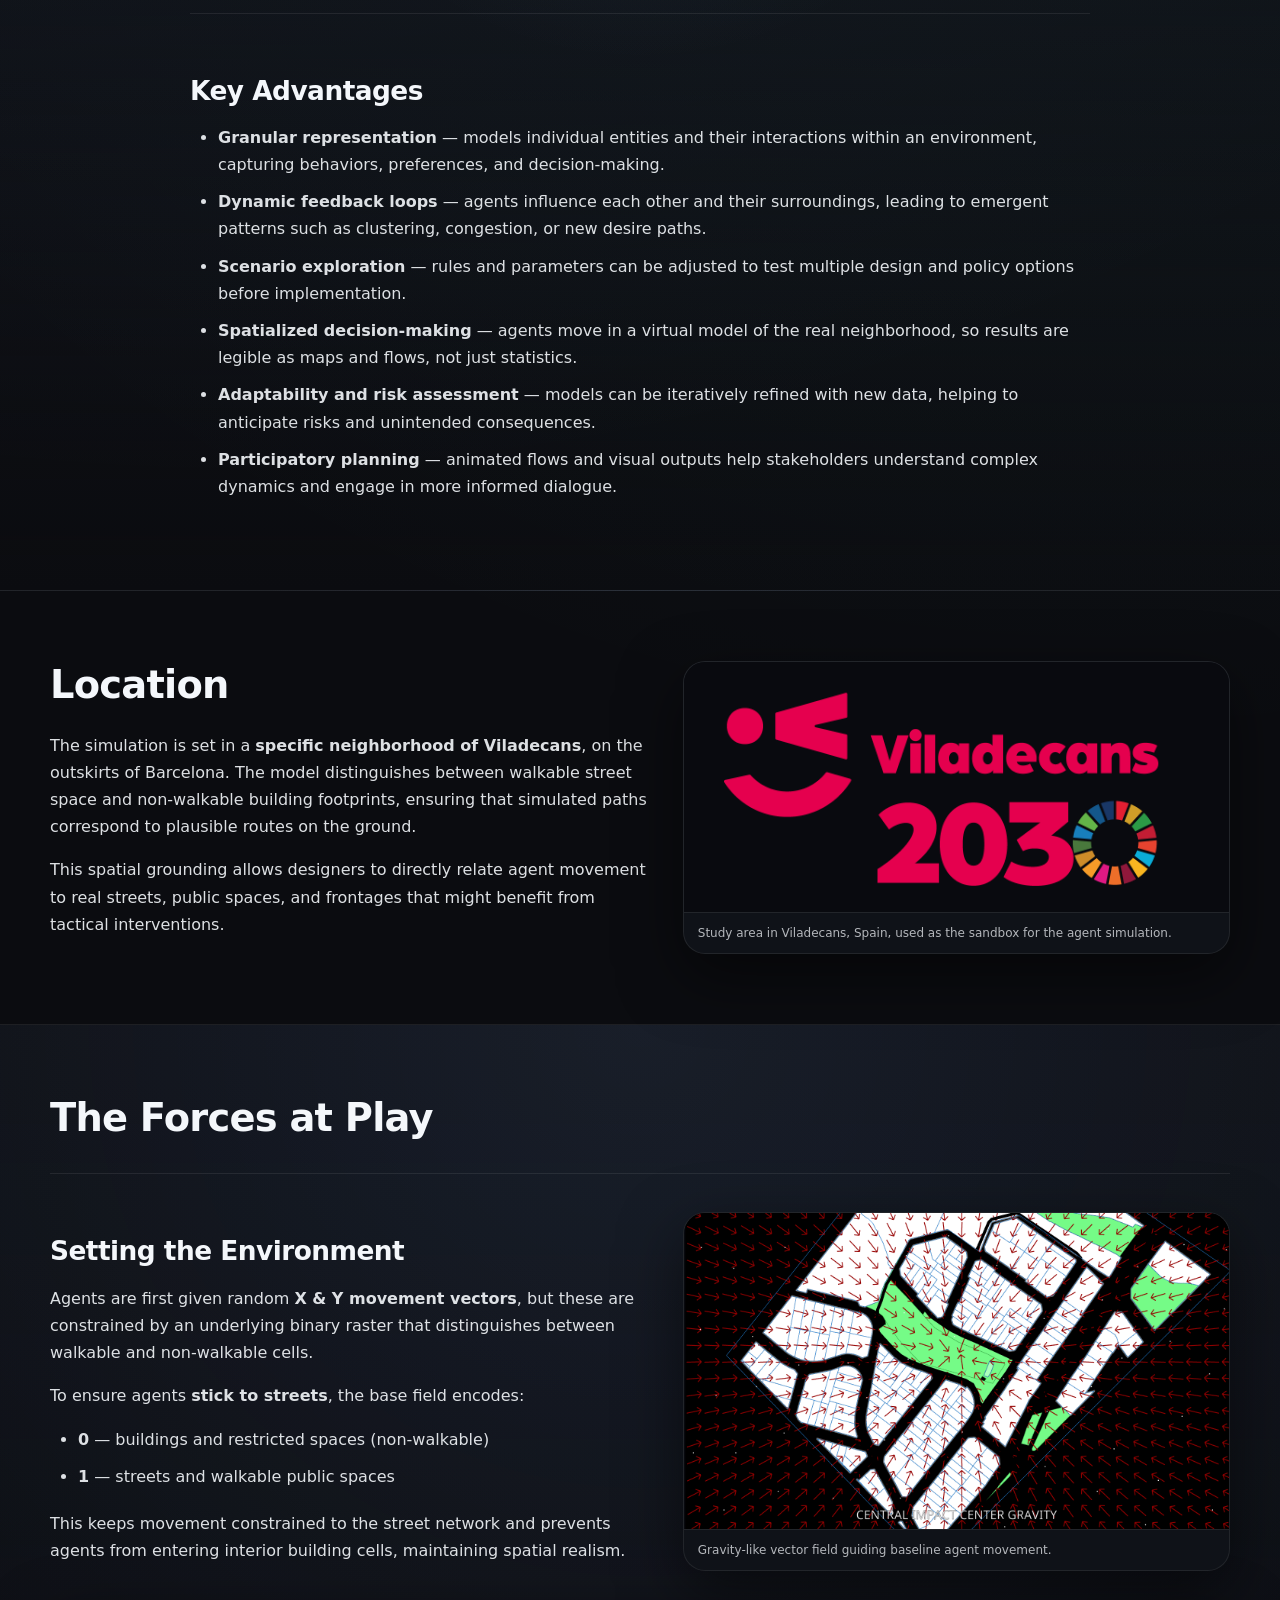
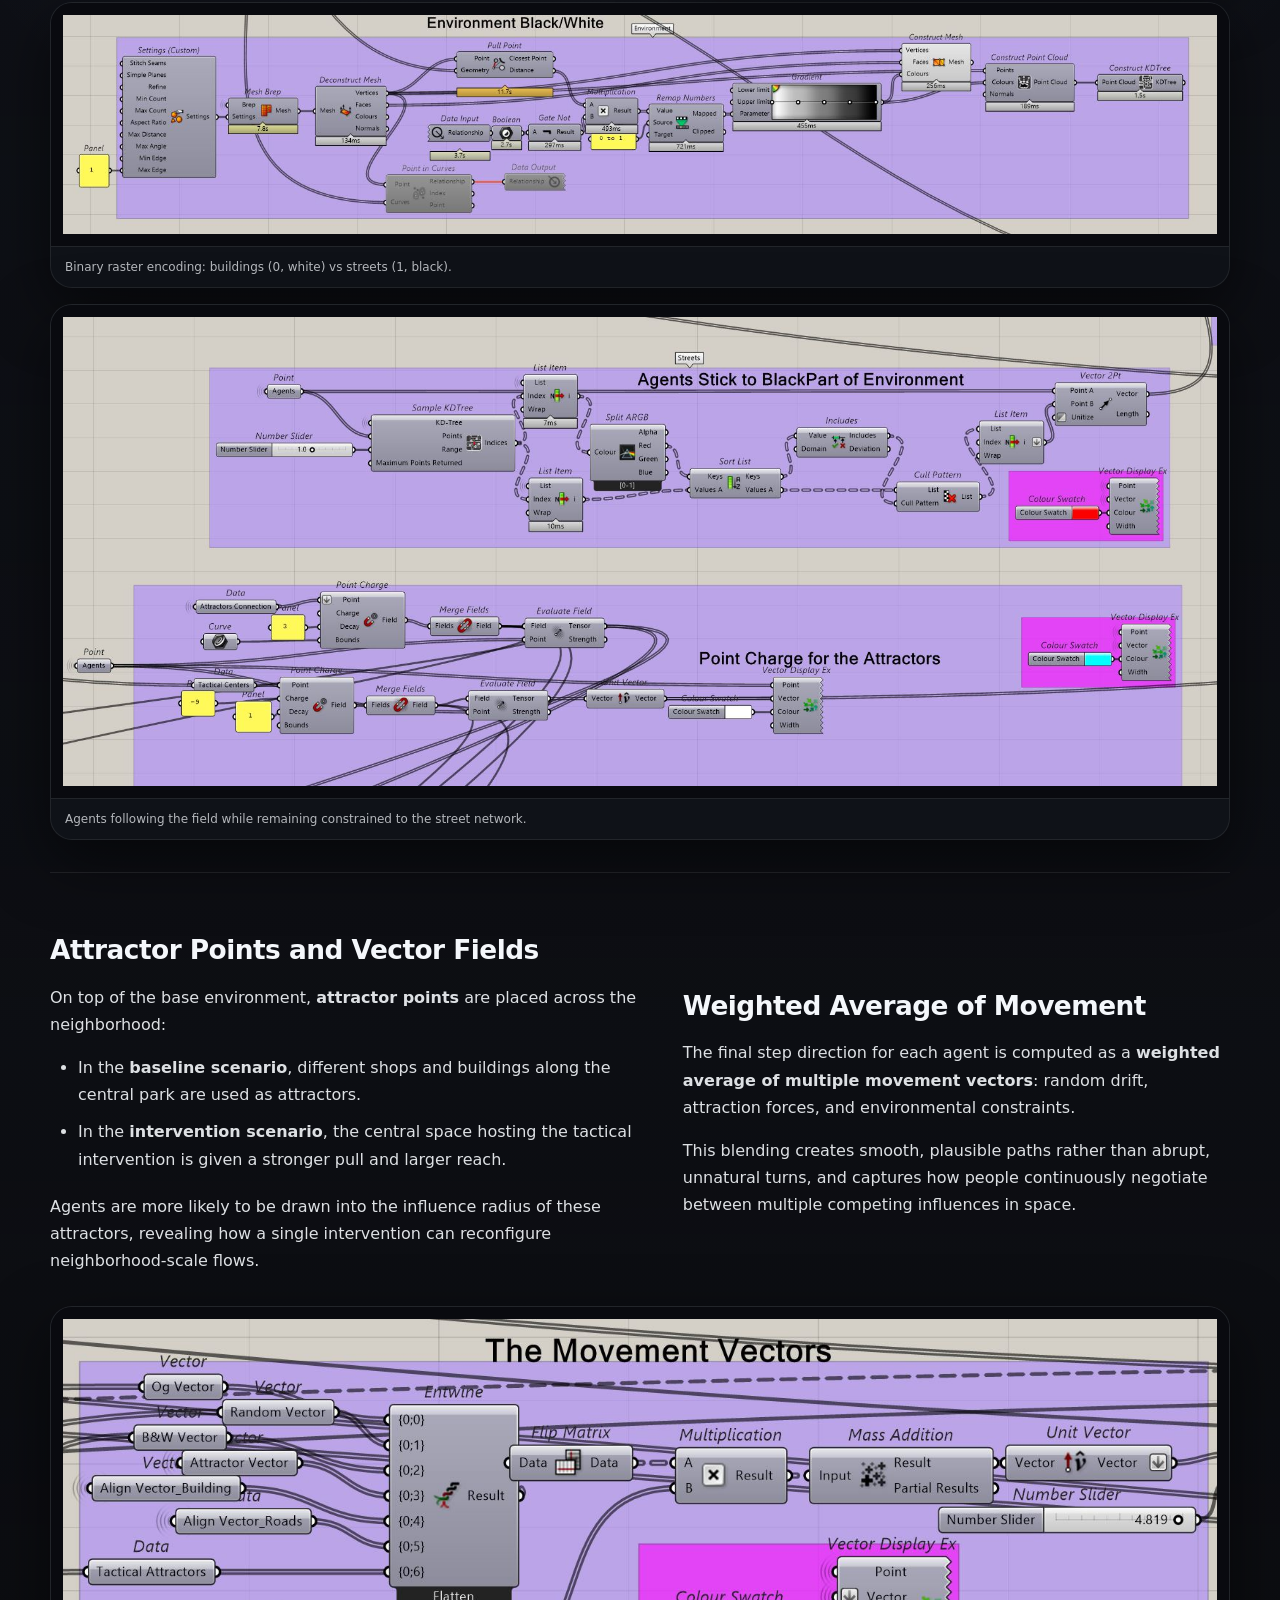
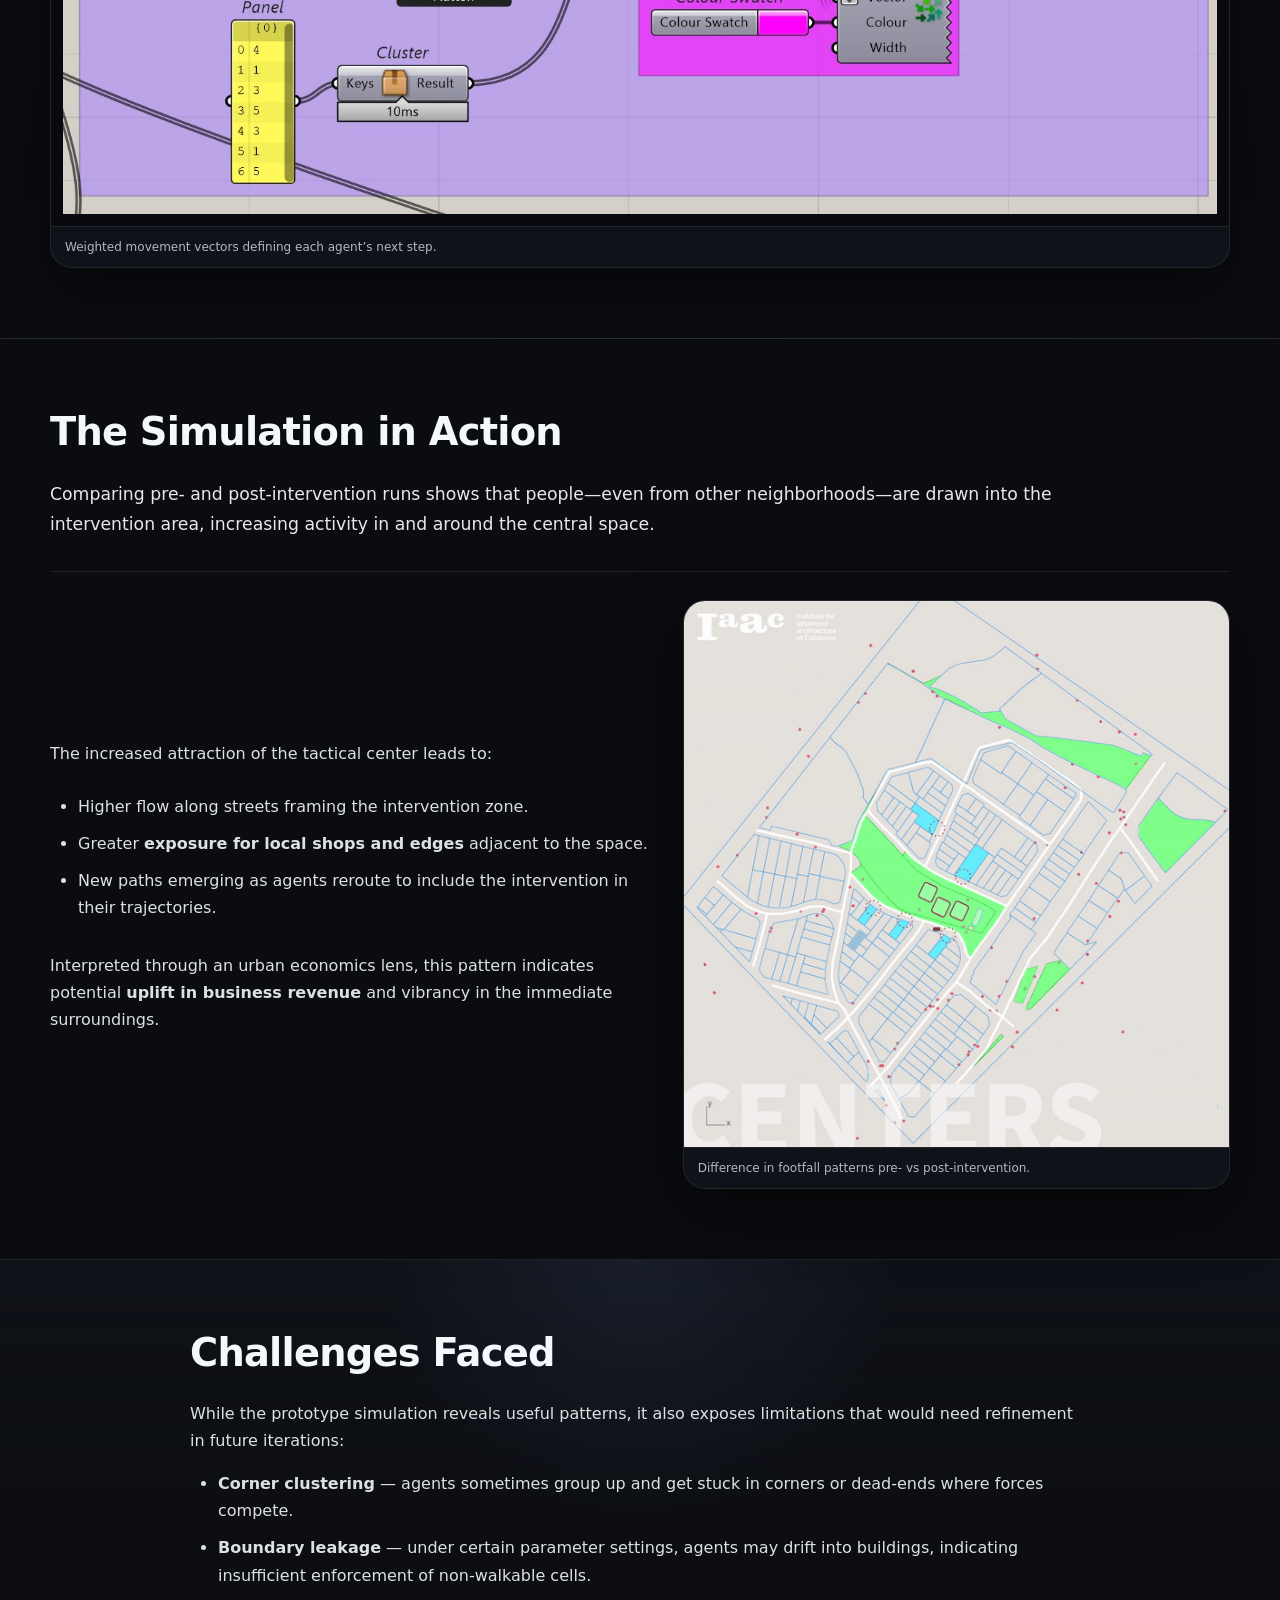
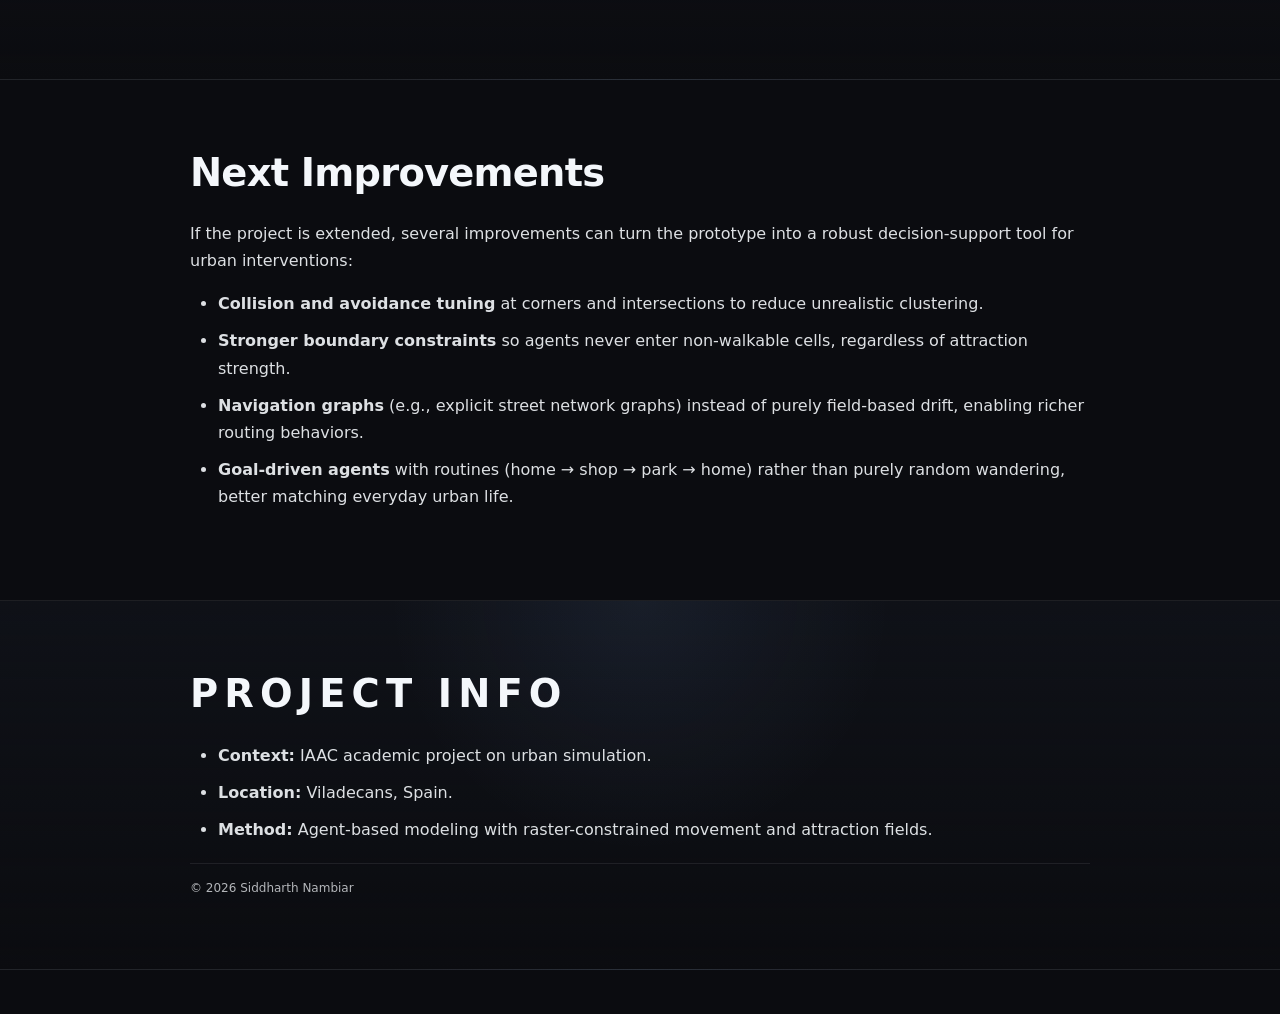
==== commit a4e3173d: "Normalize relative project paths" ====
--- a/posts/agentsim/index.html
+++ b/posts/agentsim/index.html
@@ -6,7 +6,7 @@
   <meta name="theme-color" content="#0b0c10" />
   <title>Agent Simulation: Measuring Intervention Impact</title>
   <meta name="description" content="Agent-based simulation of pedestrian movement in Viladecans, Spain, comparing pre- and post-intervention scenarios for a tactical urban intervention." />
-  <link rel="stylesheet" href="style.css" />
+  <link rel="stylesheet" href="./style.css" />
 </head>
 
 <body>
